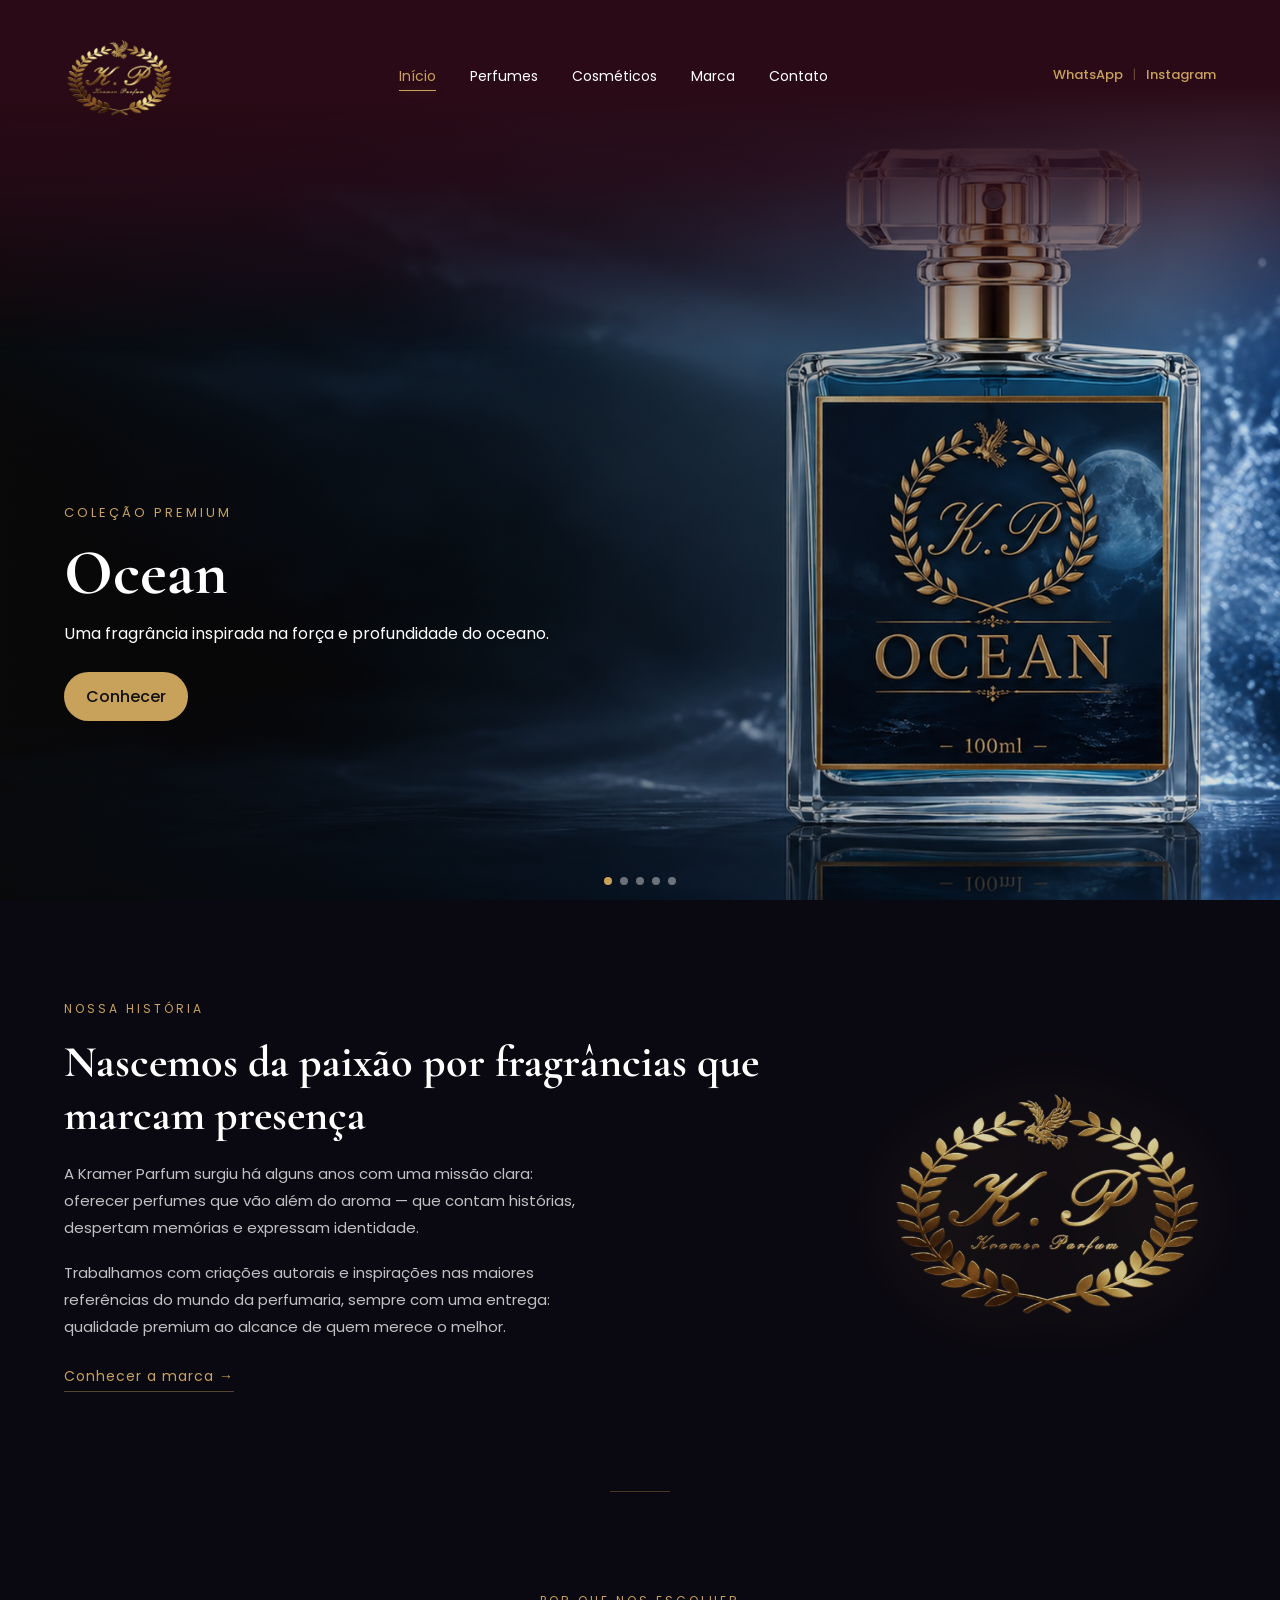
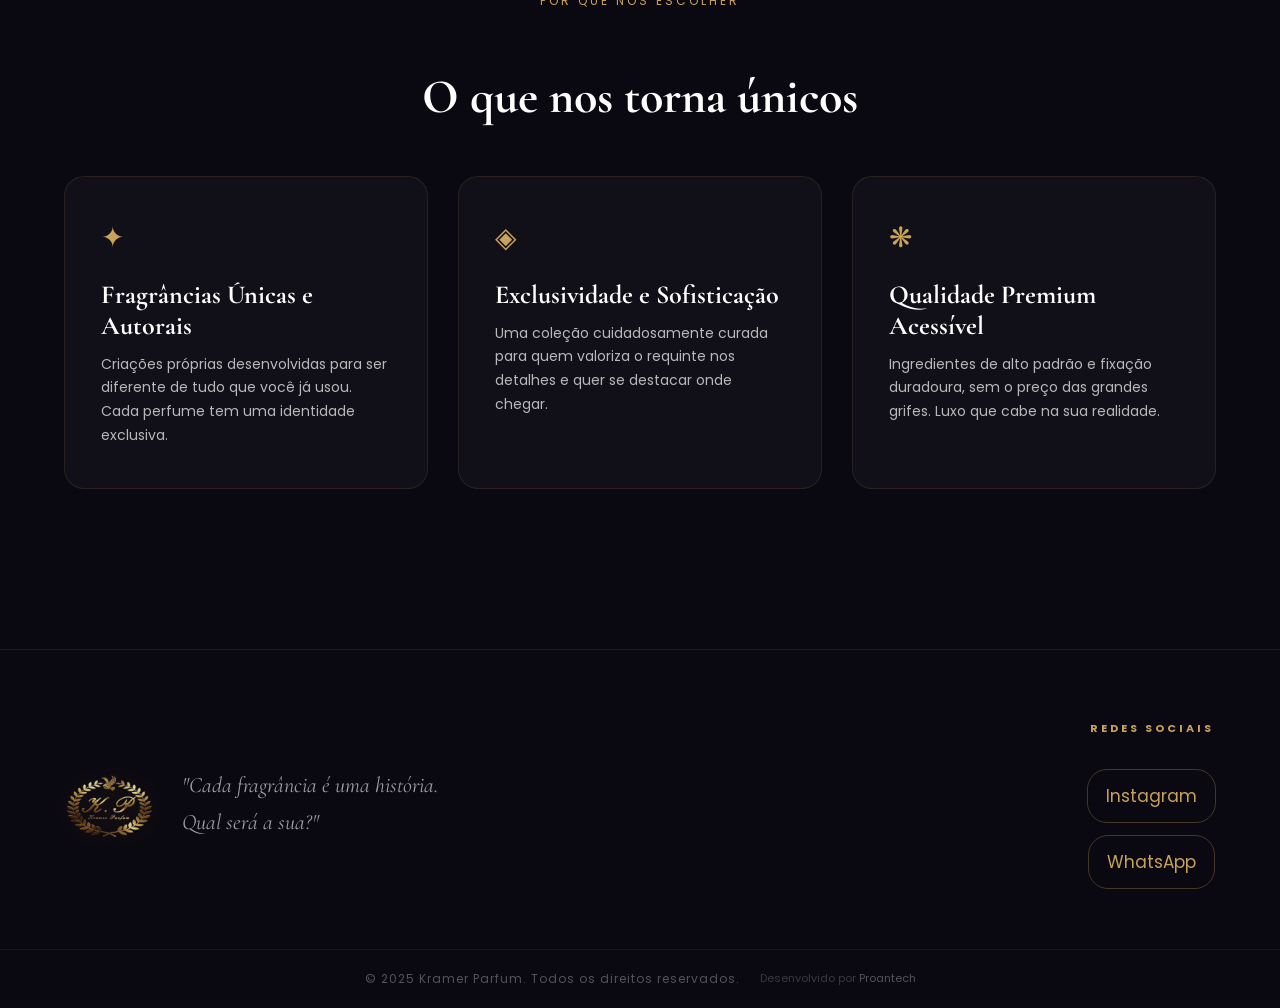
==== index.html @ f622cd4e "NEW BANNER" ====
<!DOCTYPE html>
<html lang="pt-BR">

<head>
    <meta charset="UTF-8">
    <meta name="viewport" content="width=device-width, initial-scale=1.0">
    <title>Kramer Parfum</title>
    <link rel="stylesheet" href="https://cdn.jsdelivr.net/npm/swiper@11/swiper-bundle.min.css">
    <link href="https://fonts.googleapis.com/css2?family=Poppins:wght@300;400;600&family=Cormorant+Garamond:wght@500;600&display=swap" rel="stylesheet">
    <link rel="stylesheet" href="style.css">
</head>

<body data-page="inicio">

<header class="header">
    <div class="container">
        <div class="logo">
            <img src="imagens/logo/logo.png" alt="Kramer Parfum">
        </div>
        <nav class="menu">
            <a href="index.html"      data-page="inicio">Início</a>
            <a href="perfumes.html"   data-page="perfumes">Perfumes</a>
            <a href="cosmeticos.html" data-page="cosmeticos">Cosméticos</a>
            <a href="marca.html"      data-page="marca">Marca</a>
            <a href="contato.html"    data-page="contato">Contato</a>
        </nav>
        <div class="header-social desktop-only"><a href="https://wa.me/5500000000000" target="_blank">WhatsApp</a><span class="header-social-sep">|</span><a href="https://instagram.com/kramerparfum" target="_blank">Instagram</a></div>
        <button class="hamburger" id="hamburger" onclick="toggleMenu()">
            <span></span><span></span><span></span>
        </button>
    </div>
</header>

<!-- MENU MOBILE -->
<div class="menu-mobile" id="menuMobile">
    <button class="menu-mobile-close" onclick="toggleMenu()">×</button>
    <nav class="menu-mobile-links">
        <a href="index.html"      data-page="inicio"     onclick="toggleMenu()">Início</a>
        <a href="perfumes.html"   data-page="perfumes"   onclick="toggleMenu()">Perfumes</a>
        <a href="cosmeticos.html" data-page="cosmeticos" onclick="toggleMenu()">Cosméticos</a>
        <a href="marca.html"      data-page="marca"      onclick="toggleMenu()">Marca</a>
        <a href="contato.html"    data-page="contato"    onclick="toggleMenu()">Contato</a>
    </nav>
        <div class="menu-mobile-social">
        <a href="https://wa.me/5500000000000" target="_blank" class="menu-social-btn" title="WhatsApp">
            <svg width="24" height="24" viewBox="0 0 24 24" fill="currentColor"><path d="M17.472 14.382c-.297-.149-1.758-.867-2.03-.967-.273-.099-.471-.148-.67.15-.197.297-.767.966-.94 1.164-.173.199-.347.223-.644.075-.297-.15-1.255-.463-2.39-1.475-.883-.788-1.48-1.761-1.653-2.059-.173-.297-.018-.458.13-.606.134-.133.298-.347.446-.52.149-.174.198-.298.298-.497.099-.198.05-.371-.025-.52-.075-.149-.669-1.612-.916-2.207-.242-.579-.487-.5-.669-.51-.173-.008-.371-.01-.57-.01-.198 0-.52.074-.792.372-.272.297-1.04 1.016-1.04 2.479 0 1.462 1.065 2.875 1.213 3.074.149.198 2.096 3.2 5.077 4.487.709.306 1.262.489 1.694.625.712.227 1.36.195 1.871.118.571-.085 1.758-.719 2.006-1.413.248-.694.248-1.289.173-1.413-.074-.124-.272-.198-.57-.347z"/><path d="M12 0C5.373 0 0 5.373 0 12c0 2.123.554 4.116 1.524 5.849L.057 23.487a.5.5 0 00.611.611l5.638-1.467A11.945 11.945 0 0012 24c6.627 0 12-5.373 12-12S18.627 0 12 0zm0 22c-1.885 0-3.65-.504-5.17-1.385l-.37-.217-3.835.997.997-3.835-.217-.37A9.944 9.944 0 012 12C2 6.477 6.477 2 12 2s10 4.477 10 10-4.477 10-10 10z"/></svg>
        </a>
        <a href="https://instagram.com/kramerparfum" target="_blank" class="menu-social-btn" title="Instagram">
            <svg width="24" height="24" viewBox="0 0 24 24" fill="none" stroke="currentColor" stroke-width="2" stroke-linecap="round" stroke-linejoin="round"><rect x="2" y="2" width="20" height="20" rx="5" ry="5"/><circle cx="12" cy="12" r="4"/><circle cx="17.5" cy="6.5" r="1" fill="currentColor" stroke="none"/></svg>
        </a>
    </div>
</div>
<div class="menu-mobile-overlay" id="menuOverlay" onclick="toggleMenu()"></div>

<section class="hero">
    <div class="hero-bg-gradient"></div>
    <div class="swiper heroSwiper">
        <div class="swiper-wrapper">

            <div class="swiper-slide slide slide1">
                <div class="overlay"></div>
                <div class="container content">
                    <div class="text">
                        <span>Coleção Premium</span>
                        <span class="nome-mobile">Ocean</span>
                        <h1>Ocean</h1>
                        <p>Uma fragrância inspirada na força e profundidade do oceano.</p>
                        <div class="buttons">
                            <a href="#" onclick="openShowcase(1); return false;">Conhecer</a>
                        </div>
                    </div>
                </div>
            </div>

            <div class="swiper-slide slide slide2">
                <div class="overlay"></div>
                <div class="container content">
                    <div class="text">
                        <span>Exclusividade</span>
                        <span class="nome-mobile">Máfios</span>
                        <h1>Máfios</h1>
                        <p>Poder, elegância e presença em uma fragrância intensa.</p>
                        <div class="buttons">
                            <a href="#" onclick="openShowcase(2); return false;">Conhecer</a>
                        </div>
                    </div>
                </div>
            </div>

            <div class="swiper-slide slide slide3">
                <div class="overlay"></div>
                <div class="container content">
                    <div class="text">
                        <span>Sofisticação</span>
                        <span class="nome-mobile">Zariah</span>
                        <h1>Zariah</h1>
                        <p>Essência sedutora e mistérios perigosos.</p>
                        <div class="buttons">
                            <a href="#" onclick="openShowcase(3); return false;">Conhecer</a>
                        </div>
                    </div>
                </div>
            </div>

            <div class="swiper-slide slide slide4">
                <div class="overlay"></div>
                <div class="container content">
                    <div class="text">
                        <span>Coleção Premium</span>
                        <span class="nome-mobile">Anurb'y</span>
                        <h1>Anurb'y</h1>
                        <p>Extremamente gostoso, suculento e efervescente.</p>
                        <div class="buttons">
                            <a href="#" onclick="openShowcase(4); return false;">Conhecer</a>
                        </div>
                    </div>
                </div>
            </div>

            <div class="swiper-slide slide slide5">
                <div class="overlay"></div>
                <div class="container content">
                    <div class="text">
                        <span>Lançamento</span>
                        <span class="nome-mobile">Blood &amp; Silk Noir</span>
                        <h1>Blood & Silk Noir</h1>
                        <p>Uma presença. Um desejo que deixa marcas mesmo quando você some.</p>
                        <div class="buttons">
                            <a href="#" onclick="openShowcase(5); return false;">Conhecer</a>
                        </div>
                    </div>
                </div>
            </div>

        </div>
        <div class="swiper-pagination"></div>
    </div>
</section>

<!-- NOSSA HISTÓRIA -->
<section class="historia">
    <div class="container historia-inner">
        <div class="historia-texto">
            <span class="secao-label">Nossa História</span>
            <h2>Nascemos da paixão por fragrâncias que marcam presença</h2>
            <p>A Kramer Parfum surgiu há alguns anos com uma missão clara: oferecer perfumes que vão além do aroma — que contam histórias, despertam memórias e expressam identidade.</p>
            <p>Trabalhamos com criações autorais e inspirações nas maiores referências do mundo da perfumaria, sempre com uma entrega: qualidade premium ao alcance de quem merece o melhor.</p>
            <a href="marca.html" class="btn-historia">Conhecer a marca →</a>
        </div>
        <div class="historia-imagem">
            <img src="imagens/logo/logo.png" alt="Kramer Parfum">
        </div>
    </div>
</section>

<!-- POR QUE NOS ESCOLHER -->
<section class="diferenciais">
    <div class="container">
        <span class="secao-label">Por que nos escolher</span>
        <h2 class="diferenciais-titulo">O que nos torna únicos</h2>
        <div class="diferenciais-grid">

            <div class="diferencial-card">
                <div class="diferencial-icone">✦</div>
                <h3>Fragrâncias Únicas e Autorais</h3>
                <p>Criações próprias desenvolvidas para ser diferente de tudo que você já usou. Cada perfume tem uma identidade exclusiva.</p>
            </div>

            <div class="diferencial-card">
                <div class="diferencial-icone">◈</div>
                <h3>Exclusividade e Sofisticação</h3>
                <p>Uma coleção cuidadosamente curada para quem valoriza o requinte nos detalhes e quer se destacar onde chegar.</p>
            </div>

            <div class="diferencial-card">
                <div class="diferencial-icone">❋</div>
                <h3>Qualidade Premium Acessível</h3>
                <p>Ingredientes de alto padrão e fixação duradoura, sem o preço das grandes grifes. Luxo que cabe na sua realidade.</p>
            </div>

        </div>
    </div>
</section>

<div class="showcase" id="showcase">
    <div class="showcase-overlay" onclick="closeShowcase()"></div>
    <div class="showcase-content">
        <button class="close" onclick="closeShowcase()">×</button>
        <div class="swiper showcaseSwiper">
            <div class="swiper-wrapper" id="showcaseWrapper"></div>
            <div class="swiper-pagination"></div>
        </div>
        <div class="info">
            <h2 id="productName">Produto</h2>
            <p id="productCategoria"></p>
            <p id="productDesc">Descrição</p>

            <!-- PIRÂMIDE OLFATIVA -->
            <div class="piramide">
                <div class="piramide-titulo">Pirâmide Olfativa</div>
                <div class="piramide-visual">
                    <div class="piramide-camada piramide-topo">
                        <div class="piramide-label">Topo</div>
                        <div class="piramide-notas" id="notasTopo"></div>
                    </div>
                    <div class="piramide-camada piramide-coracao">
                        <div class="piramide-label">Coração</div>
                        <div class="piramide-notas" id="notasCoracao"></div>
                    </div>
                    <div class="piramide-camada piramide-fundo">
                        <div class="piramide-label">Fundo</div>
                        <div class="piramide-notas" id="notasFundo"></div>
                    </div>
                </div>
            </div>

            <div class="showcase-buttons">
                <a id="productWhatsapp" href="#" class="btn-comprar-ja">Comprar já</a>
                <a href="perfumes.html" class="btn-perfumes">Ir para Perfumes</a>
            </div>
        </div>
    </div>
</div>

<script src="https://cdn.jsdelivr.net/npm/swiper@11/swiper-bundle.min.js"></script>
<script src="script.js"></script>
<script src="cube.js"></script>

<!-- RODAPÉ -->
<footer class="footer">
    <div class="footer-topo container">

        <!-- ESQUERDA: logo + frase -->
        <div class="footer-marca">
            <img src="imagens/logo/logo.png" alt="Kramer Parfum">
            <p class="footer-frase">"Cada fragrância é uma história.<br>Qual será a sua?"</p>
            <!-- ícones só no mobile -->
            <div class="footer-social-mobile">
                <a href="https://instagram.com/kramerparfum" target="_blank" title="Instagram">
                    <svg width="20" height="20" viewBox="0 0 24 24" fill="none" stroke="currentColor" stroke-width="2" stroke-linecap="round" stroke-linejoin="round"><rect x="2" y="2" width="20" height="20" rx="5" ry="5"/><circle cx="12" cy="12" r="4"/><circle cx="17.5" cy="6.5" r="1" fill="currentColor" stroke="none"/></svg>
                </a>
                <a href="https://wa.me/5500000000000" target="_blank" title="WhatsApp">
                    <svg width="20" height="20" viewBox="0 0 24 24" fill="currentColor"><path d="M17.472 14.382c-.297-.149-1.758-.867-2.03-.967-.273-.099-.471-.148-.67.15-.197.297-.767.966-.94 1.164-.173.199-.347.223-.644.075-.297-.15-1.255-.463-2.39-1.475-.883-.788-1.48-1.761-1.653-2.059-.173-.297-.018-.458.13-.606.134-.133.298-.347.446-.52.149-.174.198-.298.298-.497.099-.198.05-.371-.025-.52-.075-.149-.669-1.612-.916-2.207-.242-.579-.487-.5-.669-.51-.173-.008-.371-.01-.57-.01-.198 0-.52.074-.792.372-.272.297-1.04 1.016-1.04 2.479 0 1.462 1.065 2.875 1.213 3.074.149.198 2.096 3.2 5.077 4.487.709.306 1.262.489 1.694.625.712.227 1.36.195 1.871.118.571-.085 1.758-.719 2.006-1.413.248-.694.248-1.289.173-1.413-.074-.124-.272-.198-.57-.347z"/><path d="M12 0C5.373 0 0 5.373 0 12c0 2.123.554 4.116 1.524 5.849L.057 23.487a.5.5 0 00.611.611l5.638-1.467A11.945 11.945 0 0012 24c6.627 0 12-5.373 12-12S18.627 0 12 0zm0 22c-1.885 0-3.65-.504-5.17-1.385l-.37-.217-3.835.997.997-3.835-.217-.37A9.944 9.944 0 012 12C2 6.477 6.477 2 12 2s10 4.477 10 10-4.477 10-10 10z"/></svg>
                </a>
            </div>
        </div>

        <!-- CENTRO: Proantech removido do grid, vai para o rodapé base -->

        <!-- DIREITA: redes sociais -->
        <div class="footer-redes">
            <h4>Redes Sociais</h4>
            <a href="https://instagram.com/kramerparfum" target="_blank" class="footer-rede-btn">Instagram</a>
            <a href="https://wa.me/5500000000000" target="_blank" class="footer-rede-btn">WhatsApp</a>
        </div>

    </div>

    <div class="footer-base">
        <p>© 2025 Kramer Parfum. Todos os direitos reservados.</p>
        <p class="footer-dev">Desenvolvido por <a href="https://proantech.vercel.app/" target="_blank">Proantech</a></p>
    </div>
</footer>

</body>
</html>
---- style.css ----
*{
    margin:0;
    padding:0;
    box-sizing:border-box;
    font-family:'Poppins', sans-serif;
}

body{
    background:#0a0810;
    color:#fff;
}

/* =========================
HEADER
========================= */
.header{
    position:fixed;
    width:100%;
    top:0;
    left:0;
    padding:20px 0 220px 0;
    z-index:1000;
    background: linear-gradient(
        to bottom,
        rgba(42,10,22,1)   0%,
        rgba(42,10,22,1)   25%,
        rgba(42,10,22,.8)  50%,
        rgba(42,10,22,.4)  75%,
        rgba(42,10,22,.0)  100%
    );
    transition:.4s;
    pointer-events:none;
}

/* permite cliques nos filhos do header */
.header .container{
    pointer-events:all;
}

.header::after{
    display:none;
}

.header.scrolled{
    background: linear-gradient(
        to bottom,
        rgba(42,10,22,1)   0%,
        rgba(42,10,22,1)   25%,
        rgba(42,10,22,.8)  50%,
        rgba(42,10,22,.4)  75%,
        rgba(42,10,22,.0)  100%
    );
}

.container{
    width:90%;
    max-width:1200px;
    margin:auto;
    display:flex;
    justify-content:space-between;
    align-items:center;
}

.logo img{
    height:110px;
    width:auto;
    object-fit:contain;
    display:block;
}

.menu a{
    position:relative;
    margin:0 15px;
    color:#fff;
    text-decoration:none;
    font-size:14px;
    padding:5px 0;
    transition:.3s;
}

/* linha animada */
.menu a::after{
    content:"";
    position:absolute;
    left:0;
    bottom:0;
    width:0%;
    height:1px;
    background:#C8A15B;
    transition:width .3s ease;
}

/* hover efeito */
.menu a:hover{
    color:#C8A15B;
}

.menu a:hover::after{
    width:100%;
}

.menu a::after{
    box-shadow:0 0 10px rgba(200,161,91,.4);
}

.btn-whatsapp{
    background:transparent;
    border:1px solid #C8A15B;
    color:#C8A15B;
    padding:10px 18px;
    border-radius:20px;
    text-decoration:none;
    display:inline-block;
    font-weight:500;
    transition:.3s;
}

/* hover premium */
.btn-whatsapp:hover{
    background:#C8A15B;
    color:#0f172a;
    transform:translateY(-2px);
}

/* =========================
HERO
========================= */
.hero{
    height:100vh;
    position:relative;
}

.hero-bg-gradient{
    position:absolute;
    inset:0;
    z-index:1;
    pointer-events:none;
    background:
        linear-gradient(
            to bottom,
            transparent 50%,
            rgba(10,8,16,.3) 65%,
            rgba(10,8,16,.7) 80%,
            rgba(10,8,16,1)  95%,
            rgba(10,8,16,1)  100%
        ),
        linear-gradient(
            90deg,
            rgba(74,15,31,.85) 0%,
            rgba(15,23,42,.40) 50%,
            rgba(0,0,0,.85) 100%
        );
}

/* Swiper */
.swiper{
    width:100%;
    height:100%;
}

.swiper-slide{
    position:relative;
    display:flex;
    align-items:center;
}

/* BACKGROUNDS */
.slide1{
    background:url("imagens/produtos/perfumes/ocean.png") center/cover no-repeat;
}

.slide2{
    background:url("imagens/produtos/perfumes/mafios.png") center/cover no-repeat;
}

.slide3{
    background:url("imagens/produtos/perfumes/zaraia.png") center/cover no-repeat;
}

.slide4{
    background:url("imagens/produtos/perfumes/anurby.png") center/cover no-repeat;
}

.slide5{
    background:url("imagens/produtos/perfumes/bloodesilk.png") center/cover no-repeat;
}

/* OVERLAY */
.overlay{
    position:absolute;
    inset:0;
    background: linear-gradient(
        90deg,
        rgba(10,10,10,.85),
        rgba(10,10,10,.4),
        rgba(10,10,10,.1)
    );
}

/* CONTENT */
.content{
    position:relative;
    z-index:2;
    padding-top:320px;
}

.text{
    max-width:520px;
}

/* animação premium */
.text span,
.text h1,
.text p,
.buttons{
    opacity:0;
    transform:translateY(20px);
    animation:fadeUp .8s forwards;
}

.text span{ animation-delay:.2s; }
.text h1{ animation-delay:.4s; }
.text p{ animation-delay:.6s; }
.buttons{ animation-delay:.8s; }

.text span{
    color:#C8A15B;
    letter-spacing:3px;
    font-size:13px;
    text-transform:uppercase;
}

.nome-mobile{
    display:none;
}

.text h1{
    font-size:64px;
    font-family:'Cormorant Garamond', serif;
    margin:10px 0;
}

.text p{
    opacity:.8;
    line-height:1.6;
    margin-bottom:25px;
}

/* BUTTONS */
.buttons{
    display:flex;
    gap:12px;
    flex-wrap:wrap;
}

.buttons a{
    display:inline-block;
    padding:12px 22px;
    border-radius:30px;
    text-decoration:none;
    transition:.3s;
    font-weight:500;
}

.buttons a:first-child{
    background:#C8A15B;
    color:#111;
}

.buttons a:hover{
    transform:translateY(-3px);
}

/* ANIMATION */
@keyframes fadeUp{
    to{
        opacity:1;
        transform:translateY(0);
    }
}

/* PAGINATION */
.swiper-pagination-bullet{
    background:#fff;
    opacity:.4;
}

.swiper-pagination-bullet-active{
    background:#C8A15B;
    opacity:1;
}

/* =========================
SHOWCASE
========================= */
.showcase{
    position:fixed;
    inset:0;
    opacity:0;
    visibility:hidden;
    transition:.4s ease;
    z-index:9999;
}

.showcase.active{
    opacity:1;
    visibility:visible;
}

.showcase-overlay{
    position:absolute;
    inset:0;
    background:rgba(0,0,0,.6);
    backdrop-filter:blur(10px);
}

.showcase-content{
    position:relative;
    width:85%;
    height:85%;
    margin:5% auto;
    background: linear-gradient(135deg, #3a0b18 0%, #1a0a10 50%, #0a0810 100%);
    border-radius:20px;
    display:flex;
    overflow:hidden;
    box-shadow:0 20px 60px rgba(0,0,0,.6);

    transform:scale(.9);
    opacity:0;
    transition:.4s;
}

.showcase.active .showcase-content{
    transform:scale(1);
    opacity:1;
}

.showcaseSwiper{
    width:60%;
    height:100%;
}

.showcaseSwiper img{
    width:100%;
    height:100%;
    object-fit:cover;
}

.info{
    width:40%;
    padding:40px;
}

.info h2{
    font-size:40px;
    font-family:'Cormorant Garamond', serif;
}

.info p{
    margin:20px 0;
    opacity:.8;
    line-height:1.6;
}

/* botões do popup de perfume: "Comprar já" + "Ir para Perfumes" lado a lado */
.showcase-buttons{
    display:flex;
    gap:12px;
    flex-wrap:wrap;
    margin-top:24px;
}

/* "Comprar já": todo dourado, letras brancas */
.btn-comprar-ja{
    background:#C8A15B;
    border:1px solid #C8A15B;
    color:#000000;
    padding:10px 18px;
    border-radius:20px;
    text-decoration:none;
    display:inline-block;
    font-weight:500;
    transition:.3s;
}

.btn-comprar-ja:hover{
    background:#b8924f;
    transform:translateY(-2px);
}

/* Botão estilo outline dourado (borda + texto dourados) — usado no
   popup ("Ir para Perfumes") e na página de perfumes ("Ver Contratipos") */
.btn-perfumes{
    background:transparent;
    border:1px solid #C8A15B;
    color:#C8A15B;
    padding:10px 18px;
    border-radius:20px;
    text-decoration:none;
    display:inline-block;
    font-weight:500;
    transition:.3s;
}

.btn-perfumes:hover{
    background:rgba(200,161,91,.1);
    transform:translateY(-2px);
}

/* ajuste de espaçamento do botão dentro do hero de página (perfumes/contratipo) */
.btn-ver-contratipo,
.btn-ver-marca-propria{
    margin-top:14px;
}

.close{
    position:absolute;
    top:15px;
    right:20px;
    font-size:30px;
    background:none;
    border:none;
    color:#fff;
    cursor:pointer;
}

/* =========================
RESPONSIVO
========================= */
@media(max-width:768px){

.hero h1{
    font-size:42px;
}

/* HERO MOBILE: texto empilhado em cima, botão "Conhecer" embaixo.
   O h1 e o span originais (label "Coleção Premium" etc) ficam
   escondidos; o .nome-mobile (novo elemento, só existe no HTML
   além do span/h1 originais) assume o papel de título aqui.
   No desktop nada disso é aplicado — .nome-mobile fica oculto. */
.content{
    padding-top: 0;
    display:flex;
    align-items:flex-end;
    min-height:100%;
    padding-bottom: 50px;
}

.text{
    max-width:100%;
    width:100%;
}

/* esconde o h1 e o span originais (label "Coleção Premium" etc);
   o .nome-mobile assume o papel de título aqui */
.text h1,
.text > span:not(.nome-mobile){
    display:none;
}

.nome-mobile{
    display:block;
    color:#fff;
    font-family:'Cormorant Garamond', serif;
    font-size:34px;
    font-weight:600;
    letter-spacing:0;
    text-transform:none;
    margin-bottom:8px;
    text-shadow: 0 1px 8px rgba(0,0,0,.6);
}

.text p{
    max-width: 90%;
    font-size:15px;
    line-height:1.5;
    margin-bottom:20px;
    text-shadow: 0 1px 6px rgba(0,0,0,.6);
}

/* overlay mais forte embaixo no mobile, pra garantir contraste
   do texto mesmo com fundo claro/produto claro */
.hero-bg-gradient{
    background:
        linear-gradient(
            to bottom,
            transparent 35%,
            rgba(10,8,16,.55) 60%,
            rgba(10,8,16,.85) 80%,
            rgba(10,8,16,1)  100%
        );
}

.overlay{
    background: linear-gradient(
        to bottom,
        rgba(10,10,10,.15),
        rgba(10,10,10,.25) 50%,
        rgba(10,10,10,.6) 100%
    );
}

.showcase-content{
    flex-direction:column;
    width:95%;
    height:90%;
}

.showcaseSwiper{
    width:100%;
    height:45%;
    flex-shrink:0;
}

.info{
    width:100%;
    flex:1;
    padding:16px 20px 24px;
    overflow-y:auto;
}

.info h2{
    font-size:28px;
}

.showcase-buttons{
    flex-direction:column;
    gap:10px;
}

.btn-comprar-ja,
.btn-perfumes{
    display:block;
    text-align:center;
    width:100%;
    box-sizing:border-box;
}

/* botão fechar sempre visível no mobile */
.close{
    position:fixed;
    top:calc(5vh + 8px);
    left:calc(2.5% + 8px);
    right:auto;
    z-index:99999;
    background:rgba(0,0,0,.5);
    border-radius:50%;
    width:36px;
    height:36px;
    display:flex;
    align-items:center;
    justify-content:center;
    font-size:22px;
}

.slide1,
.slide2,
.slide3,
.slide4,
.slide5{
    background-blend-mode: multiply;
    background-color: rgba(0,0,0,.25);
}

}

/* =========================
CUBE TRANSITION
========================= */
#cube-transition{
    position:fixed;
    inset:0;
    z-index:99999;
    perspective:1200px;
    pointer-events:none;
}

.cube-face{
    position:absolute;
    inset:0;
    background: linear-gradient(30deg, #3a0b18 0%, #1a0f14 40%, #0b0f1a 100%);
    backface-visibility:hidden;
}

/* Face atual sai para a esquerda, próxima entra da direita */
#cube-transition.animate-left .cube-current{
    transform-origin: left center;
    animation: cubeFaceOutLeft 0.7s cubic-bezier(.77,0,.18,1) forwards;
}
#cube-transition.animate-left .cube-next{
    transform-origin: left center;
    animation: cubeFaceInLeft 0.7s cubic-bezier(.77,0,.18,1) forwards;
}

/* Face atual sai para a direita, próxima entra da esquerda */
#cube-transition.animate-right .cube-current{
    transform-origin: right center;
    animation: cubeFaceOutRight 0.7s cubic-bezier(.77,0,.18,1) forwards;
}
#cube-transition.animate-right .cube-next{
    transform-origin: right center;
    animation: cubeFaceInRight 0.7s cubic-bezier(.77,0,.18,1) forwards;
}

@keyframes cubeFaceOutLeft{
    0%   { transform: rotateY(0deg); opacity:1; }
    100% { transform: rotateY(-90deg); opacity:0; }
}
@keyframes cubeFaceInLeft{
    0%   { transform: rotateY(90deg); opacity:0; }
    100% { transform: rotateY(0deg); opacity:1; }
}
@keyframes cubeFaceOutRight{
    0%   { transform: rotateY(0deg); opacity:1; }
    100% { transform: rotateY(90deg); opacity:0; }
}
@keyframes cubeFaceInRight{
    0%   { transform: rotateY(-90deg); opacity:0; }
    100% { transform: rotateY(0deg); opacity:1; }
}

/* Link ativo no menu */
.menu a.active{
    color:#C8A15B;
}
.menu a.active::after{
    width:100%;
}

/* =========================
PÁGINAS INTERNAS
========================= */

/* Hero das páginas internas */
.page-hero{
    position:relative;
    min-height:300px;
    display:flex;
    align-items:flex-end;
    padding-top:220px;
    padding-bottom:40px;
}

.page-hero-overlay{
    position:absolute;
    inset:0;
    background: linear-gradient(
        to bottom,
        rgba(42,10,22,.95) 0%,
        rgba(26,10,18,.7)  60%,
        rgba(13,8,16,0)    100%
    );
}

.page-hero-content{
    position:relative;
    z-index:2;
    flex-direction:column;
    align-items:flex-start;
    gap:8px;
}

.page-hero-content span{
    color:#C8A15B;
    letter-spacing:3px;
    font-size:13px;
    text-transform:uppercase;
}

.page-hero-content h1{
    font-size:56px;
    font-family:'Cormorant Garamond', serif;
    margin:0;
}

.page-hero-content p{
    opacity:.7;
    font-size:15px;
    text-decoration:none;
}

/* garante que nenhum elemento dentro do page-hero-content herde sublinhado */
.page-hero-content *{
    text-decoration:none;
}

/* Grid de produtos */
.produtos-grid{
    display:grid;
    grid-template-columns: repeat(auto-fill, minmax(260px, 1fr));
    gap:30px;
    padding:60px 0 80px;
    flex-direction:column;
    align-items:unset;
    justify-content:unset;
}

/* placeholder "em breve" (ex: página de Contratipo sem produtos ainda) */
.produtos-em-breve{
    grid-column:1 / -1;
    border:1px dashed rgba(200,161,91,.3);
    border-radius:16px;
    padding:50px 30px;
    text-align:center;
    opacity:.6;
}

.produtos-em-breve p{
    font-size:15px;
}

.produto-card{
    background:rgba(255,255,255,.04);
    border:1px solid rgba(200,161,91,.15);
    border-radius:16px;
    overflow:hidden;
    transition:.3s;
    cursor:pointer;
}

.produto-card:hover{
    border-color:rgba(200,161,91,.5);
    transform:translateY(-6px);
    box-shadow:0 20px 40px rgba(0,0,0,.4);
}

.produto-card img{
    width:100%;
    height:280px;
    object-fit:cover;
}

.produto-info{
    padding:20px;
}

.produto-info span{
    color:#C8A15B;
    font-size:11px;
    letter-spacing:2px;
    text-transform:uppercase;
}

.produto-info h3{
    font-family:'Cormorant Garamond', serif;
    font-size:28px;
    margin:6px 0 8px;
}

.produto-info p{
    font-size:13px;
    opacity:.7;
    margin-bottom:16px;
    line-height:1.5;
}

/* Em breve / textos internos */
.page-content{
    padding:80px 0;
    flex-direction:column;
    align-items:flex-start;
    justify-content:flex-start;
}

.em-breve{
    text-align:center;
    width:100%;
    padding:80px 20px;
}

.em-breve h2{
    font-family:'Cormorant Garamond', serif;
    font-size:48px;
    color:#C8A15B;
    margin-bottom:16px;
}

.em-breve p{
    opacity:.7;
    margin-bottom:30px;
    font-size:15px;
}

.marca-texto h2{
    font-family:'Cormorant Garamond', serif;
    font-size:40px;
    color:#C8A15B;
    margin-bottom:20px;
}

.marca-texto p{
    opacity:.75;
    line-height:1.8;
    font-size:15px;
    max-width:700px;
    margin-bottom:16px;
}

.contato-box{
    display:flex;
    gap:40px;
    flex-wrap:wrap;
}

.contato-item{
    flex:1;
    min-width:240px;
    background:rgba(255,255,255,.04);
    border:1px solid rgba(200,161,91,.15);
    border-radius:16px;
    padding:40px;
}

.contato-item h3{
    font-family:'Cormorant Garamond', serif;
    font-size:32px;
    color:#C8A15B;
    margin-bottom:12px;
}

.contato-item p{
    opacity:.7;
    margin-bottom:24px;
    line-height:1.6;
}

/* =========================
DETALHE DO PRODUTO
========================= */
.detalhe-wrap{
    display:flex;
    min-height:100vh;
    padding-top:160px;
}

.detalhe-img{
    position:fixed;
    top:0;
    left:0;
    width:40%;
    height:100vh;
    background-size:cover;
    background-position:center;
    z-index:0;
}

.detalhe-img-overlay{
    position:absolute;
    inset:0;
    background: linear-gradient(
        to right,
        rgba(10,5,15,.1)  0%,
        rgba(15,10,20,.5) 60%,
        rgba(15,10,20,1)  100%
    );
}

.btn-voltar{
    position:fixed;
    top:150px;
    left:70px;
    color:#C8A15B;
    text-decoration:none;
    font-size:14px;
    letter-spacing:1px;
    transition:.3s;
    z-index:2000;
    background:rgba(10,5,15,.5);
    padding:8px 16px;
    border-radius:20px;
    border:1px solid rgba(200,161,91,.3);
    backdrop-filter:blur(6px);
}

.btn-voltar:hover{
    opacity:.7;
}

.detalhe-info{
    margin-left:40%;
    width:60%;
    padding:60px 60px 80px 60px;
    min-height:100vh;
    display:flex;
    flex-direction:column;
    justify-content:center;
    gap:20px;
    background: linear-gradient(
        to bottom,
        #0f0a14 0%,
        #0f0a14 100%
    );
}

.detalhe-categoria{
    color:#C8A15B;
    font-size:12px;
    letter-spacing:3px;
    text-transform:uppercase;
}

.detalhe-nome{
    font-family:'Cormorant Garamond', serif;
    font-size:64px;
    line-height:1.1;
    margin:0;
}

.detalhe-desc{
    opacity:.75;
    line-height:1.8;
    font-size:15px;
    max-width:480px;
}

/* Notas olfativas */
.notas-wrap h3,
.sugestao-wrap h3{
    font-family:'Cormorant Garamond', serif;
    font-size:22px;
    color:#C8A15B;
    margin-bottom:14px;
    letter-spacing:1px;
}

.notas-grid{
    display:flex;
    gap:16px;
    flex-wrap:wrap;
}

.nota-item{
    flex:1;
    min-width:130px;
    background:rgba(200,161,91,.07);
    border:1px solid rgba(200,161,91,.2);
    border-radius:12px;
    padding:16px 18px;
}

.nota-label{
    display:block;
    color:#C8A15B;
    font-size:11px;
    letter-spacing:2px;
    text-transform:uppercase;
    margin-bottom:6px;
}

.nota-item p{
    font-size:13px;
    opacity:.8;
    line-height:1.5;
    margin:0;
}

/* Sugestão de uso */
.sugestao-wrap p{
    font-size:14px;
    opacity:.75;
    line-height:1.7;
    max-width:480px;
}

/* Compra */
.detalhe-compra{
    display:flex;
    align-items:center;
    gap:24px;
    margin-top:8px;
    flex-wrap:wrap;
}

.detalhe-preco{
    font-family:'Cormorant Garamond', serif;
    font-size:40px;
    color:#C8A15B;
    font-weight:600;
}

.btn-comprar{
    display:inline-block;
    background:#C8A15B;
    color:#111;
    padding:14px 28px;
    border-radius:30px;
    text-decoration:none;
    font-weight:600;
    font-size:14px;
    transition:.3s;
    white-space:nowrap;
}

.btn-comprar:hover{
    transform:translateY(-3px);
    box-shadow:0 10px 30px rgba(200,161,91,.35);
}

/* Preço nos cards */
.produto-preco{
    color:#C8A15B;
    font-family:'Cormorant Garamond', serif;
    font-size:22px;
    margin-top:8px;
    font-weight:600;
}

/* card como link */
.produto-card{
    text-decoration:none;
    color:inherit;
    display:block;
}

/* Responsivo detalhe */
@media(max-width:768px){
    .detalhe-wrap{
        flex-direction:column;
        padding-top:0;
    }

    .detalhe-img{
        position:relative;
        width:100%;
        height:50vh;
    }

    .detalhe-info{
        margin-left:0;
        width:100%;
        padding:40px 24px 60px;
    }

    .detalhe-nome{
        font-size:42px;
    }

    .btn-voltar{
        top:130px;
        left:20px;
    }
}

/* =========================
NOSSA HISTÓRIA
========================= */
.historia{
    padding:100px 0;
    position:relative;
    background:rgba(10,8,16,1);
}

.historia-inner{
    display:flex;
    align-items:center;
    gap:80px;
    flex-direction:row;
}

.historia-texto{
    flex:1;
    display:flex;
    flex-direction:column;
    gap:18px;
}

.secao-label{
    color:#C8A15B;
    font-size:12px;
    letter-spacing:3px;
    text-transform:uppercase;
}

.historia-texto h2{
    font-family:'Cormorant Garamond', serif;
    font-size:44px;
    line-height:1.2;
    margin:0;
}

.historia-texto p{
    opacity:.75;
    line-height:1.8;
    font-size:15px;
    max-width:520px;
}

.btn-historia{
    display:inline-block;
    color:#C8A15B;
    text-decoration:none;
    font-size:14px;
    letter-spacing:1px;
    border-bottom:1px solid rgba(200,161,91,.4);
    padding-bottom:4px;
    width:fit-content;
    transition:.3s;
    margin-top:8px;
}

.btn-historia:hover{
    opacity:.7;
}

.historia-imagem{
    flex:0 0 340px;
    display:flex;
    align-items:center;
    justify-content:center;
}

.historia-imagem img{
    width:100%;
    max-width:320px;
    opacity:.85;
    filter:drop-shadow(0 0 40px rgba(200,161,91,.2));
}

/* divisor sutil entre seções */
.historia::after{
    content:"";
    display:block;
    width:60px;
    height:1px;
    background:rgba(200,161,91,.3);
    margin:0 auto;
    position:absolute;
    bottom:0;
    left:50%;
    transform:translateX(-50%);
}

/* =========================
DIFERENCIAIS
========================= */
.diferenciais{
    padding:100px 0 120px;
    text-align:center;
}

.diferenciais .container{
    flex-direction:column;
    gap:50px;
}

.diferenciais-titulo{
    font-family:'Cormorant Garamond', serif;
    font-size:48px;
    margin:8px 0 0;
}

.diferenciais-grid{
    display:grid;
    grid-template-columns:repeat(auto-fit, minmax(260px, 1fr));
    gap:30px;
    width:100%;
    text-align:left;
}

.diferencial-card{
    background:rgba(255,255,255,.03);
    border:1px solid rgba(200,161,91,.12);
    border-radius:20px;
    padding:40px 36px;
    transition:.3s;
}

.diferencial-card:hover{
    border-color:rgba(200,161,91,.4);
    background:rgba(200,161,91,.05);
    transform:translateY(-4px);
}

.diferencial-icone{
    font-size:28px;
    color:#C8A15B;
    margin-bottom:20px;
}

.diferencial-card h3{
    font-family:'Cormorant Garamond', serif;
    font-size:26px;
    margin-bottom:12px;
}

.diferencial-card p{
    opacity:.7;
    line-height:1.7;
    font-size:14px;
}

/* Responsivo */
@media(max-width:768px){
    .historia-inner{
        flex-direction:column;
        gap:40px;
    }
    .historia-imagem{
        flex:unset;
        width:100%;
    }
    .historia-texto h2{
        font-size:32px;
    }
    .diferenciais-titulo{
        font-size:36px;
    }
}

/* =========================
RODAPÉ
========================= */
.footer{
    border-top:1px solid rgba(200,161,91,.12);
    margin-top:40px;
}

.footer-topo{
    display:grid;
    grid-template-columns: 1fr 1fr;
    gap:50px;
    padding:70px 0 60px;
    align-items:center;
}

.footer-marca{
    display:flex;
    flex-direction:row;
    align-items:center;
    gap:28px;
}

.footer-marca img{
    height:90px;
    width:auto;
    flex-shrink:0;
    opacity:.9;
    filter:drop-shadow(0 0 20px rgba(200,161,91,.15));
}

.footer-frase{
    font-family:'Cormorant Garamond', serif;
    font-size:22px;
    color:rgba(255,255,255,.6);
    line-height:1.7;
    font-style:italic;
}

/* Proantech */
.footer-proantech{
    display:flex;
    flex-direction:column;
    align-items:center;
    gap:8px;
    text-align:center;
    padding:30px 20px;
    border:1px solid rgba(200,161,91,.12);
    border-radius:16px;
}

.footer-proantech-label{
    font-size:11px;
    letter-spacing:2px;
    text-transform:uppercase;
    color:rgba(255,255,255,.4);
}

.footer-proantech-nome{
    color:#C8A15B;
    text-decoration:none;
    font-family:'Cormorant Garamond', serif;
    font-size:20px;
    letter-spacing:1px;
    transition:.3s;
}

.footer-proantech-nome:hover{
    opacity:.7;
}

.footer-links h4,
.footer-contato h4,
.footer-redes h4{
    color:#C8A15B;
    font-size:11px;
    letter-spacing:3px;
    text-transform:uppercase;
    margin-bottom:20px;
}

.footer-links{
    display:flex;
    flex-direction:column;
    gap:10px;
}

.footer-links a{
    color:rgba(255,255,255,.6);
    text-decoration:none;
    font-size:14px;
    transition:.3s;
}

.footer-links a:hover{
    color:#C8A15B;
}

.footer-contato{
    display:flex;
    flex-direction:column;
    gap:14px;
}

.footer-contato-item{
    display:flex;
    align-items:center;
    gap:10px;
    color:rgba(255,255,255,.6);
    text-decoration:none;
    font-size:14px;
    transition:.3s;
}

.footer-contato-item:hover{
    color:#C8A15B;
}

.footer-redes{
    display:flex;
    flex-direction:column;
    gap:12px;
    align-self:start;
    align-items:center;
    margin-left:auto;
}

.footer-rede-btn{
    display:inline-block;
    border:1px solid rgba(200,161,91,.3);
    color:#C8A15B;
    text-decoration:none;
    padding:13px 18px;
    border-radius:20px;
    font-size:17px;
    text-align:center;
    transition:.3s;
}

.footer-rede-btn:hover{
    background:#C8A15B;
    color:#111;
}

.footer-base{
    border-top:1px solid rgba(255,255,255,.06);
    padding:20px 0;
    text-align:center;
    display:flex;
    justify-content:center;
    align-items:center;
    gap:20px;
    flex-wrap:wrap;
}

.footer-base p{
    font-size:12px;
    color:rgba(255,255,255,.3);
    letter-spacing:1px;
}

.footer-dev{
    font-size:11px !important;
    color:rgba(255,255,255,.2) !important;
    letter-spacing:0 !important;
}

.footer-dev a{
    color:rgba(255,255,255,.3);
    text-decoration:none;
    transition:.3s;
}

.footer-dev a:hover{
    color:rgba(200,161,91,.5);
}

@media(max-width:768px){
    .footer-topo{
        grid-template-columns:1fr 1fr;
        gap:40px;
    }
    .footer-marca{
        grid-column:1 / -1;
    }
}

/* =========================
MENU MOBILE
========================= */

/* Esconde hamburguer no desktop */
.hamburger{
    display:none;
    flex-direction:column;
    gap:5px;
    background:none;
    border:none;
    cursor:pointer;
    padding:6px;
    z-index:1100;
}

.hamburger span{
    display:block;
    width:24px;
    height:2px;
    background:#C8A15B;
    border-radius:2px;
    transition:.3s;
    transform-origin:center;
}

/* animação X quando aberto */
.hamburger.open span:nth-child(1){ transform:translateY(7px) rotate(45deg); }
.hamburger.open span:nth-child(2){ opacity:0; }
.hamburger.open span:nth-child(3){ transform:translateY(-7px) rotate(-45deg); }

/* Overlay escuro */
.menu-mobile-overlay{
    display:none;
    position:fixed;
    inset:0;
    background:rgba(0,0,0,.6);
    z-index:1199;
    backdrop-filter:blur(4px);
}
.menu-mobile-overlay.open{ display:block; }

/* Painel do menu mobile */
.menu-mobile{
    position:fixed;
    top:0;
    right:-100%;
    width:75%;
    max-width:300px;
    height:100%;
    background: linear-gradient(160deg, #3a0b18 0%, #1a0f14 50%, #0a0810 100%);
    z-index:1200;
    display:flex;
    flex-direction:column;
    padding:60px 36px 40px;
    gap:40px;
    transition:right .35s cubic-bezier(.77,0,.18,1);
    box-shadow:-8px 0 40px rgba(0,0,0,.5);
}

.menu-mobile.open{ right:0; }

.menu-mobile-close{
    position:absolute;
    top:20px;
    right:24px;
    background:none;
    border:none;
    color:#C8A15B;
    font-size:28px;
    cursor:pointer;
    line-height:1;
}

.menu-mobile-links{
    display:flex;
    flex-direction:column;
    gap:24px;
}

.menu-mobile-links a{
    color:#fff;
    text-decoration:none;
    font-size:20px;
    font-family:'Cormorant Garamond', serif;
    letter-spacing:1px;
    transition:.3s;
    border-bottom:1px solid rgba(200,161,91,.1);
    padding-bottom:16px;
}

.menu-mobile-links a:hover,
.menu-mobile-links a.active{
    color:#C8A15B;
}

@media(max-width:768px){
    .hamburger{ display:flex; }
    .menu.desktop-only-nav{ display:none; }
    .btn-whatsapp.desktop-only{ display:none; }

    /* esconde o menu desktop */
    .header .menu{
        display:none;
    }

    /* logo menor no mobile, pra não disputar espaço com
       outros elementos fixos no topo (ex: btn-voltar) */
    .logo img{
        height:70px;
    }
}

/* =========================
RODAPÉ MOBILE
========================= */
@media(max-width:768px){

    .footer-topo{
        grid-template-columns:1fr;
        gap:0;
        padding:50px 0 30px;
        text-align:center;
        align-items:center;
    }

    /* esconde links, contato e redes no mobile */
    .footer-links,
    .footer-contato,
    .footer-redes{
        display:none;
    }

    /* centraliza logo e frase */
    .footer-marca{
        grid-column:unset;
        display:flex;
        flex-direction:column;
        align-items:center;
        gap:16px;
    }

    .footer-marca img{
        height:80px;
        margin-bottom:0;
    }

    .footer-frase{
        font-size:15px;
        text-align:center;
        max-width:260px;
    }

    /* ícones das redes sociais */
    .footer-social-mobile{
        display:flex;
        justify-content:center;
        gap:20px;
        margin-top:24px;
    }

    .footer-social-mobile a{
        display:flex;
        align-items:center;
        justify-content:center;
        width:48px;
        height:48px;
        border-radius:50%;
        border:1px solid rgba(200,161,91,.35);
        color:#C8A15B;
        text-decoration:none;
        font-size:20px;
        transition:.3s;
    }

    .footer-social-mobile a:hover{
        background:#C8A15B;
        color:#111;
    }

    .footer-base{
        padding:16px 0;
    }
}

/* esconde ícones mobile no desktop */
.footer-social-mobile{
    display:none;
}

/* =========================
SLIDES MOBILE - CENTRALIZAR PERFUMES
========================= */
@media(max-width:768px){
    .slide1{ background:url("imagens/produtos/perfumes/ocean-mobile.png") center/cover no-repeat; }
    .slide2{ background:url("imagens/produtos/perfumes/mafios-mobile.png") center/cover no-repeat; }
    .slide3{ background:url("imagens/produtos/perfumes/zaraia-mobile.png") center/cover no-repeat; }
    .slide4{ background:url("imagens/produtos/perfumes/anurby-mobile.png") center/cover no-repeat; }
    .slide5{ background:url("imagens/produtos/perfumes/bloodesilk-mobile.png") center/cover no-repeat; }
}

/* =========================
BOTÕES CONTRATIPO / MARCA PRÓPRIA - MOBILE
========================= */
@media(max-width:768px){
    .btn-ver-contratipo,
    .btn-ver-marca-propria{
        font-size:12px;
        padding:8px 14px;
        margin-top:8px;
        display:inline-block;
        width:auto;
    }
}
/* =========================
PIRÂMIDE OLFATIVA - SHOWCASE
========================= */
.piramide{
    margin:14px 0 10px;
}

.piramide-titulo{
    font-size:11px;
    letter-spacing:3px;
    text-transform:uppercase;
    color:#C8A15B;
    margin-bottom:10px;
}

.piramide-visual{
    display:flex;
    flex-direction:column;
    gap:6px;
}

.piramide-camada{
    display:flex;
    align-items:center;
    gap:10px;
    border-radius:8px;
    padding:8px 14px;
}

.piramide-topo{
    background:rgba(200,161,91,.18);
    border-left:3px solid #C8A15B;
    width:60%;
}

.piramide-coracao{
    background:rgba(200,161,91,.11);
    border-left:3px solid rgba(200,161,91,.6);
    width:80%;
}

.piramide-fundo{
    background:rgba(200,161,91,.06);
    border-left:3px solid rgba(200,161,91,.3);
    width:100%;
}

.piramide-label{
    font-size:10px;
    letter-spacing:2px;
    text-transform:uppercase;
    color:#C8A15B;
    white-space:nowrap;
    min-width:52px;
}

.piramide-notas{
    font-size:12px;
    opacity:.8;
    line-height:1.4;
}

/* Mobile */
@media(max-width:768px){
    .piramide-topo,
    .piramide-coracao,
    .piramide-fundo{
        width:100%;
    }
    .piramide-notas{
        font-size:11px;
    }
}

/* botão Ver Contratipos fora do hero */
.perfumes-actions{
    display:flex;
    gap:12px;
    flex-wrap:wrap;
    padding:28px 0 0;
}

/* =========================
HEADER SOCIAL - WhatsApp | Instagram
========================= */
.header-social{
    display:flex;
    align-items:center;
    gap:10px;
}

.header-social a{
    color:#C8A15B;
    text-decoration:none;
    font-size:13px;
    font-weight:500;
    transition:.3s;
    background:none;
    border:none;
    padding:0;
}

.header-social a:hover{
    opacity:.7;
}

.header-social-sep{
    color:rgba(200,161,91,.4);
    font-size:13px;
}

@media(max-width:768px){
    .header-social{
        display:none;
    }
}

/* =========================
MENU MOBILE - ÍCONES SOCIAIS
========================= */
.menu-mobile-social{
    display:flex;
    gap:16px;
    justify-content:center;
    margin-top:auto;
    padding-top:20px;
    border-top:1px solid rgba(200,161,91,.15);
}

.menu-social-btn{
    display:flex;
    align-items:center;
    justify-content:center;
    width:48px;
    height:48px;
    border-radius:50%;
    border:1px solid rgba(200,161,91,.3);
    color:#C8A15B;
    text-decoration:none;
    transition:.3s;
}

.menu-social-btn:hover{
    background:#C8A15B;
    color:#111;
}
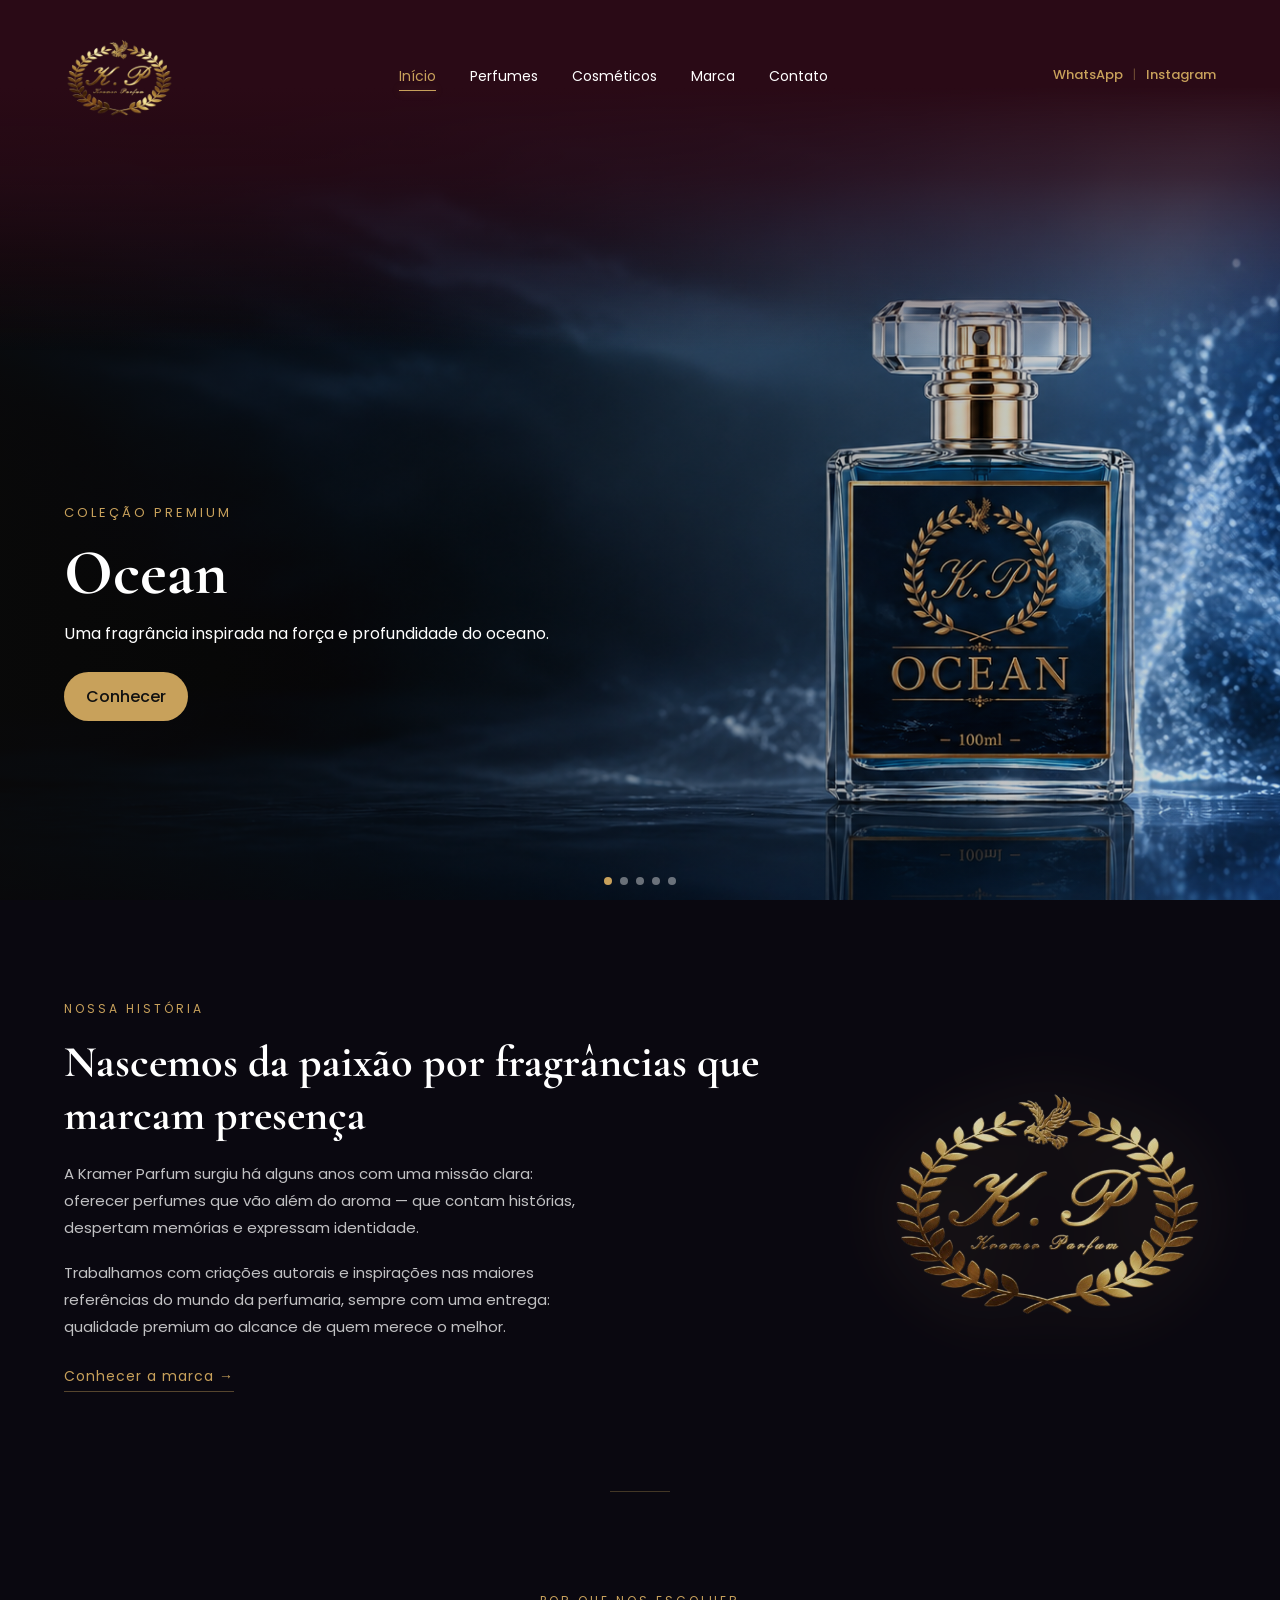
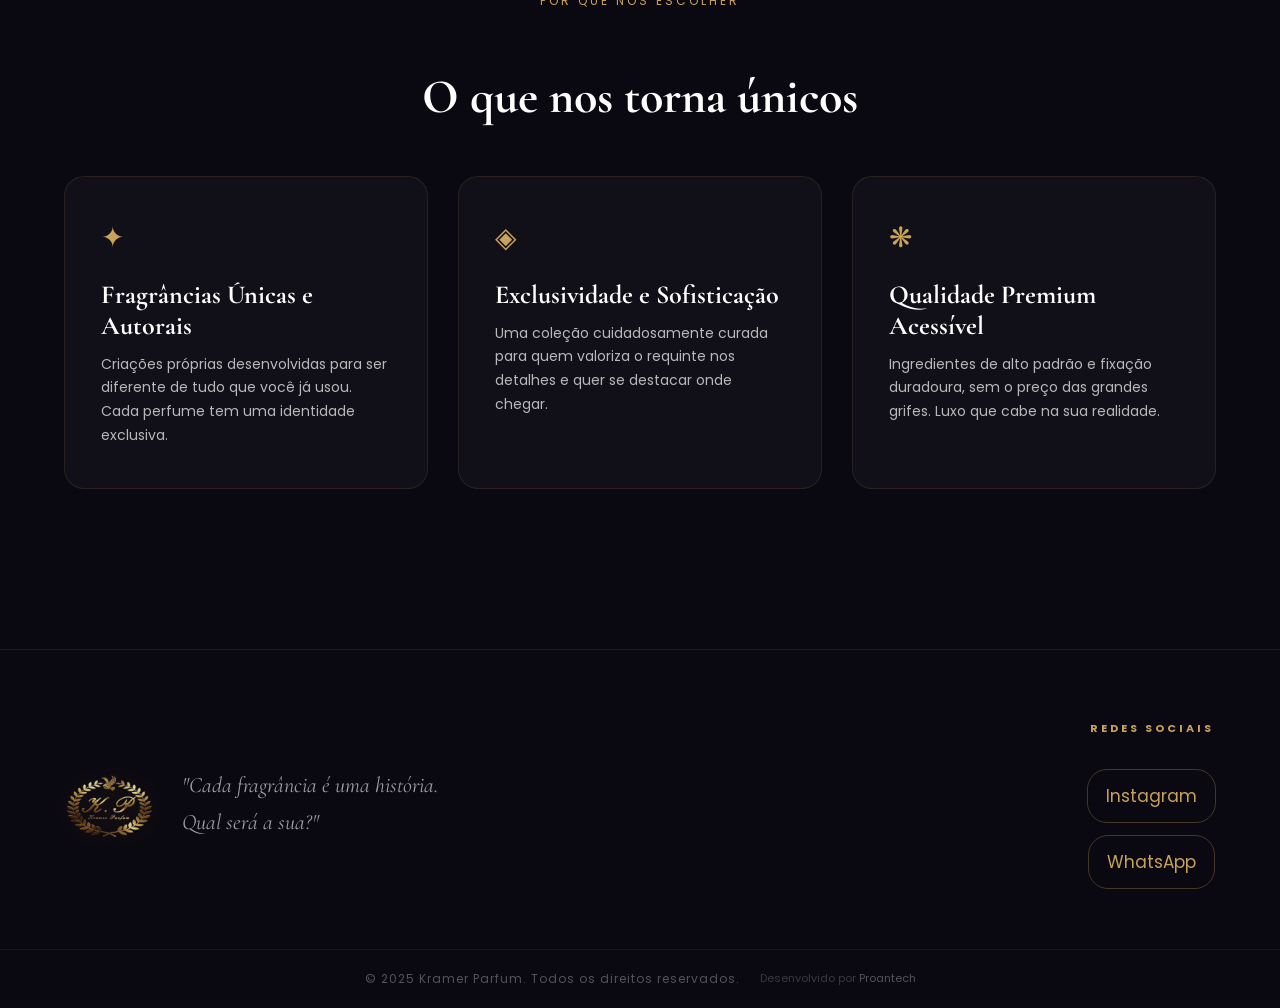
==== commit 40b2569b: "add preço" ====
--- a/index.html
+++ b/index.html
@@ -7,7 +7,8 @@
     <title>Kramer Parfum</title>
     <link rel="stylesheet" href="https://cdn.jsdelivr.net/npm/swiper@11/swiper-bundle.min.css">
     <link href="https://fonts.googleapis.com/css2?family=Poppins:wght@300;400;600&family=Cormorant+Garamond:wght@500;600&display=swap" rel="stylesheet">
-    <link rel="stylesheet" href="style.css">
+    <link rel="stylesheet" href="style.css?v=1.1">
+    <link rel="icon" type="image/x-icon" href="imagens/logo/fivicon.ico">
 </head>
 
 <body data-page="inicio">
@@ -24,7 +25,7 @@
             <a href="marca.html"      data-page="marca">Marca</a>
             <a href="contato.html"    data-page="contato">Contato</a>
         </nav>
-        <div class="header-social desktop-only"><a href="https://wa.me/5500000000000" target="_blank">WhatsApp</a><span class="header-social-sep">|</span><a href="https://instagram.com/kramerparfum" target="_blank">Instagram</a></div>
+        <div class="header-social desktop-only"><a href="https://wa.me/5515991386342" target="_blank">WhatsApp</a><span class="header-social-sep">|</span><a href="https://instagram.com/kramerparfum" target="_blank">Instagram</a></div>
         <button class="hamburger" id="hamburger" onclick="toggleMenu()">
             <span></span><span></span><span></span>
         </button>
@@ -42,7 +43,7 @@
         <a href="contato.html"    data-page="contato"    onclick="toggleMenu()">Contato</a>
     </nav>
         <div class="menu-mobile-social">
-        <a href="https://wa.me/5500000000000" target="_blank" class="menu-social-btn" title="WhatsApp">
+        <a href="https://wa.me/5515991386342" target="_blank" class="menu-social-btn" title="WhatsApp">
             <svg width="24" height="24" viewBox="0 0 24 24" fill="currentColor"><path d="M17.472 14.382c-.297-.149-1.758-.867-2.03-.967-.273-.099-.471-.148-.67.15-.197.297-.767.966-.94 1.164-.173.199-.347.223-.644.075-.297-.15-1.255-.463-2.39-1.475-.883-.788-1.48-1.761-1.653-2.059-.173-.297-.018-.458.13-.606.134-.133.298-.347.446-.52.149-.174.198-.298.298-.497.099-.198.05-.371-.025-.52-.075-.149-.669-1.612-.916-2.207-.242-.579-.487-.5-.669-.51-.173-.008-.371-.01-.57-.01-.198 0-.52.074-.792.372-.272.297-1.04 1.016-1.04 2.479 0 1.462 1.065 2.875 1.213 3.074.149.198 2.096 3.2 5.077 4.487.709.306 1.262.489 1.694.625.712.227 1.36.195 1.871.118.571-.085 1.758-.719 2.006-1.413.248-.694.248-1.289.173-1.413-.074-.124-.272-.198-.57-.347z"/><path d="M12 0C5.373 0 0 5.373 0 12c0 2.123.554 4.116 1.524 5.849L.057 23.487a.5.5 0 00.611.611l5.638-1.467A11.945 11.945 0 0012 24c6.627 0 12-5.373 12-12S18.627 0 12 0zm0 22c-1.885 0-3.65-.504-5.17-1.385l-.37-.217-3.835.997.997-3.835-.217-.37A9.944 9.944 0 012 12C2 6.477 6.477 2 12 2s10 4.477 10 10-4.477 10-10 10z"/></svg>
         </a>
         <a href="https://instagram.com/kramerparfum" target="_blank" class="menu-social-btn" title="Instagram">
@@ -223,8 +224,8 @@
 </div>
 
 <script src="https://cdn.jsdelivr.net/npm/swiper@11/swiper-bundle.min.js"></script>
-<script src="script.js"></script>
-<script src="cube.js"></script>
+<script src="script.js?v=1.1"></script>
+<script src="cube.js?v=1.1"></script>
 
 <!-- RODAPÉ -->
 <footer class="footer">
@@ -239,7 +240,7 @@
                 <a href="https://instagram.com/kramerparfum" target="_blank" title="Instagram">
                     <svg width="20" height="20" viewBox="0 0 24 24" fill="none" stroke="currentColor" stroke-width="2" stroke-linecap="round" stroke-linejoin="round"><rect x="2" y="2" width="20" height="20" rx="5" ry="5"/><circle cx="12" cy="12" r="4"/><circle cx="17.5" cy="6.5" r="1" fill="currentColor" stroke="none"/></svg>
                 </a>
-                <a href="https://wa.me/5500000000000" target="_blank" title="WhatsApp">
+                <a href="https://wa.me/5515991386342" target="_blank" title="WhatsApp">
                     <svg width="20" height="20" viewBox="0 0 24 24" fill="currentColor"><path d="M17.472 14.382c-.297-.149-1.758-.867-2.03-.967-.273-.099-.471-.148-.67.15-.197.297-.767.966-.94 1.164-.173.199-.347.223-.644.075-.297-.15-1.255-.463-2.39-1.475-.883-.788-1.48-1.761-1.653-2.059-.173-.297-.018-.458.13-.606.134-.133.298-.347.446-.52.149-.174.198-.298.298-.497.099-.198.05-.371-.025-.52-.075-.149-.669-1.612-.916-2.207-.242-.579-.487-.5-.669-.51-.173-.008-.371-.01-.57-.01-.198 0-.52.074-.792.372-.272.297-1.04 1.016-1.04 2.479 0 1.462 1.065 2.875 1.213 3.074.149.198 2.096 3.2 5.077 4.487.709.306 1.262.489 1.694.625.712.227 1.36.195 1.871.118.571-.085 1.758-.719 2.006-1.413.248-.694.248-1.289.173-1.413-.074-.124-.272-.198-.57-.347z"/><path d="M12 0C5.373 0 0 5.373 0 12c0 2.123.554 4.116 1.524 5.849L.057 23.487a.5.5 0 00.611.611l5.638-1.467A11.945 11.945 0 0012 24c6.627 0 12-5.373 12-12S18.627 0 12 0zm0 22c-1.885 0-3.65-.504-5.17-1.385l-.37-.217-3.835.997.997-3.835-.217-.37A9.944 9.944 0 012 12C2 6.477 6.477 2 12 2s10 4.477 10 10-4.477 10-10 10z"/></svg>
                 </a>
             </div>
@@ -251,7 +252,7 @@
         <div class="footer-redes">
             <h4>Redes Sociais</h4>
             <a href="https://instagram.com/kramerparfum" target="_blank" class="footer-rede-btn">Instagram</a>
-            <a href="https://wa.me/5500000000000" target="_blank" class="footer-rede-btn">WhatsApp</a>
+            <a href="https://wa.me/5515991386342" target="_blank" class="footer-rede-btn">WhatsApp</a>
         </div>
 
     </div>
--- a/style.css
+++ b/style.css
@@ -349,6 +349,9 @@
 .info{
     width:40%;
     padding:40px;
+    overflow-y:auto;
+    display:flex;
+    flex-direction:column;
 }
 
 .info h2{
@@ -367,7 +370,8 @@
     display:flex;
     gap:12px;
     flex-wrap:wrap;
-    margin-top:24px;
+    margin-top:auto;
+    padding-top:24px;
 }
 
 /* "Comprar já": todo dourado, letras brancas */
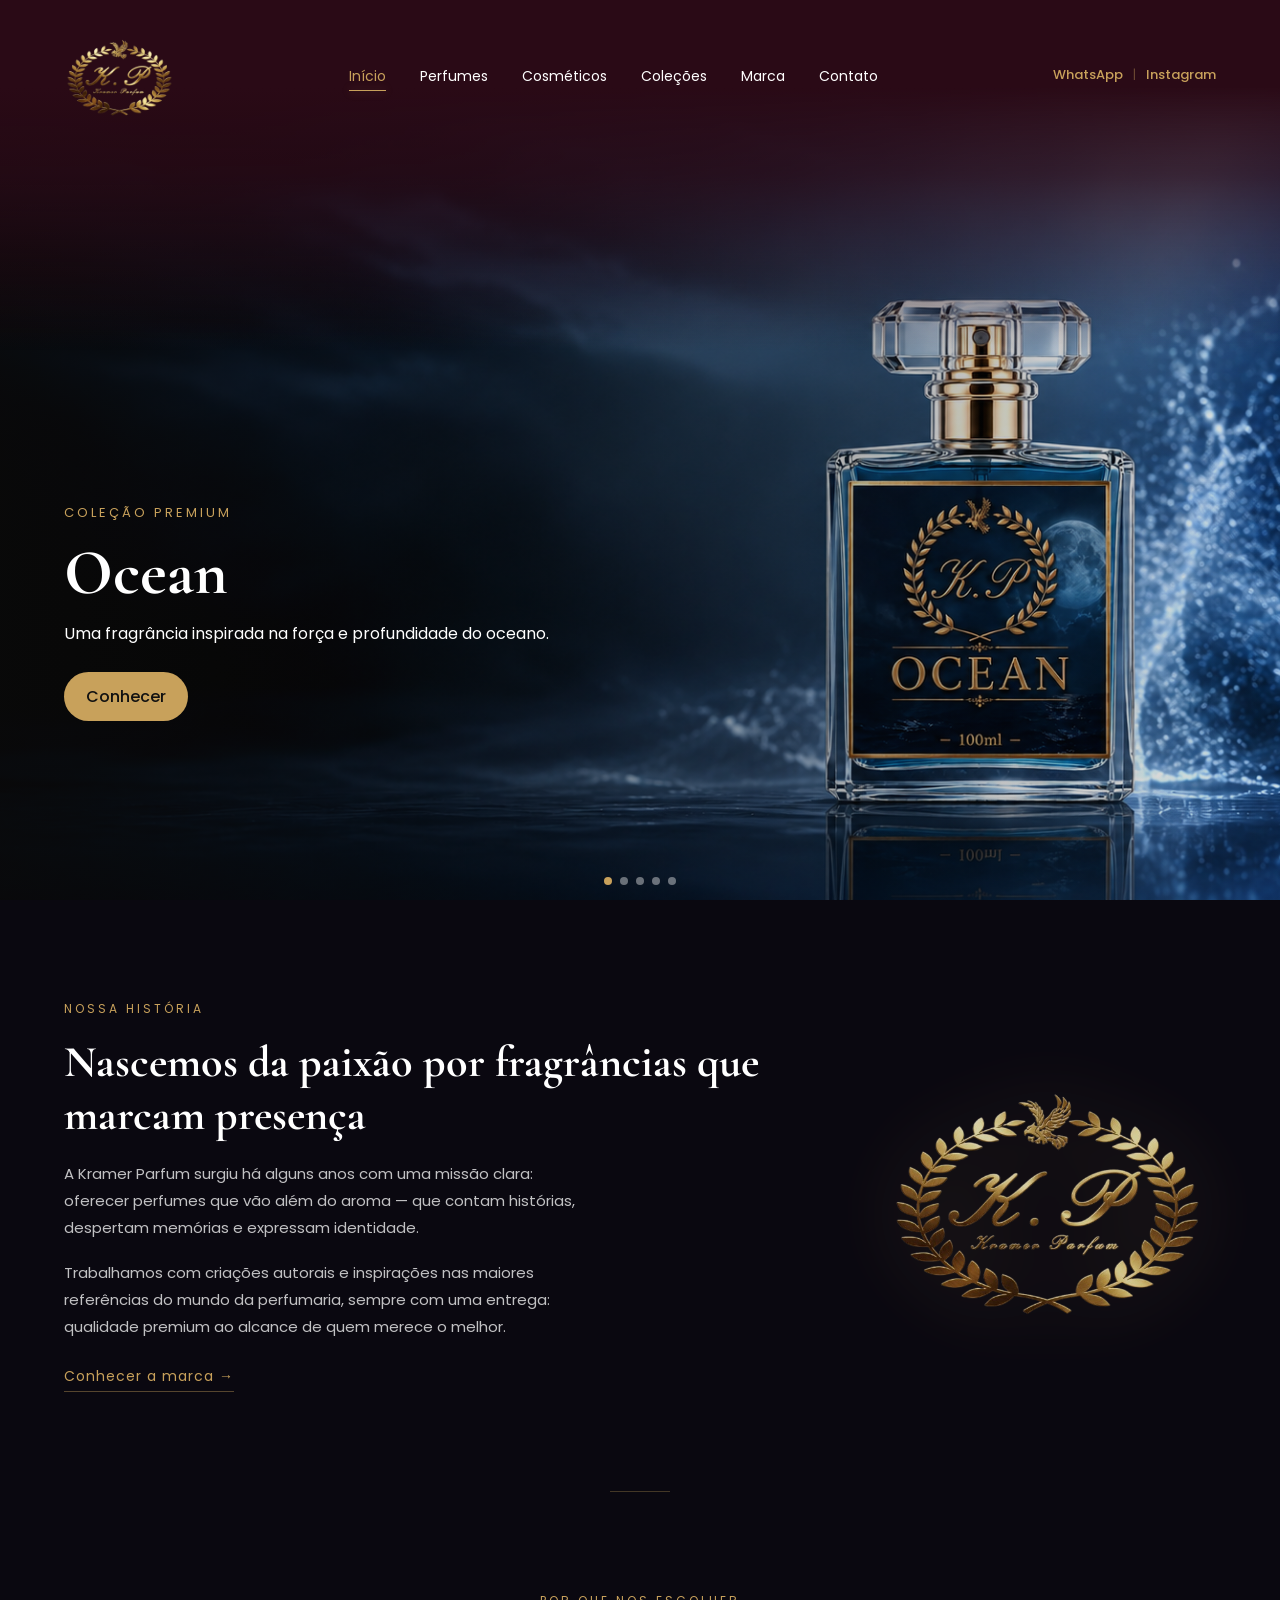
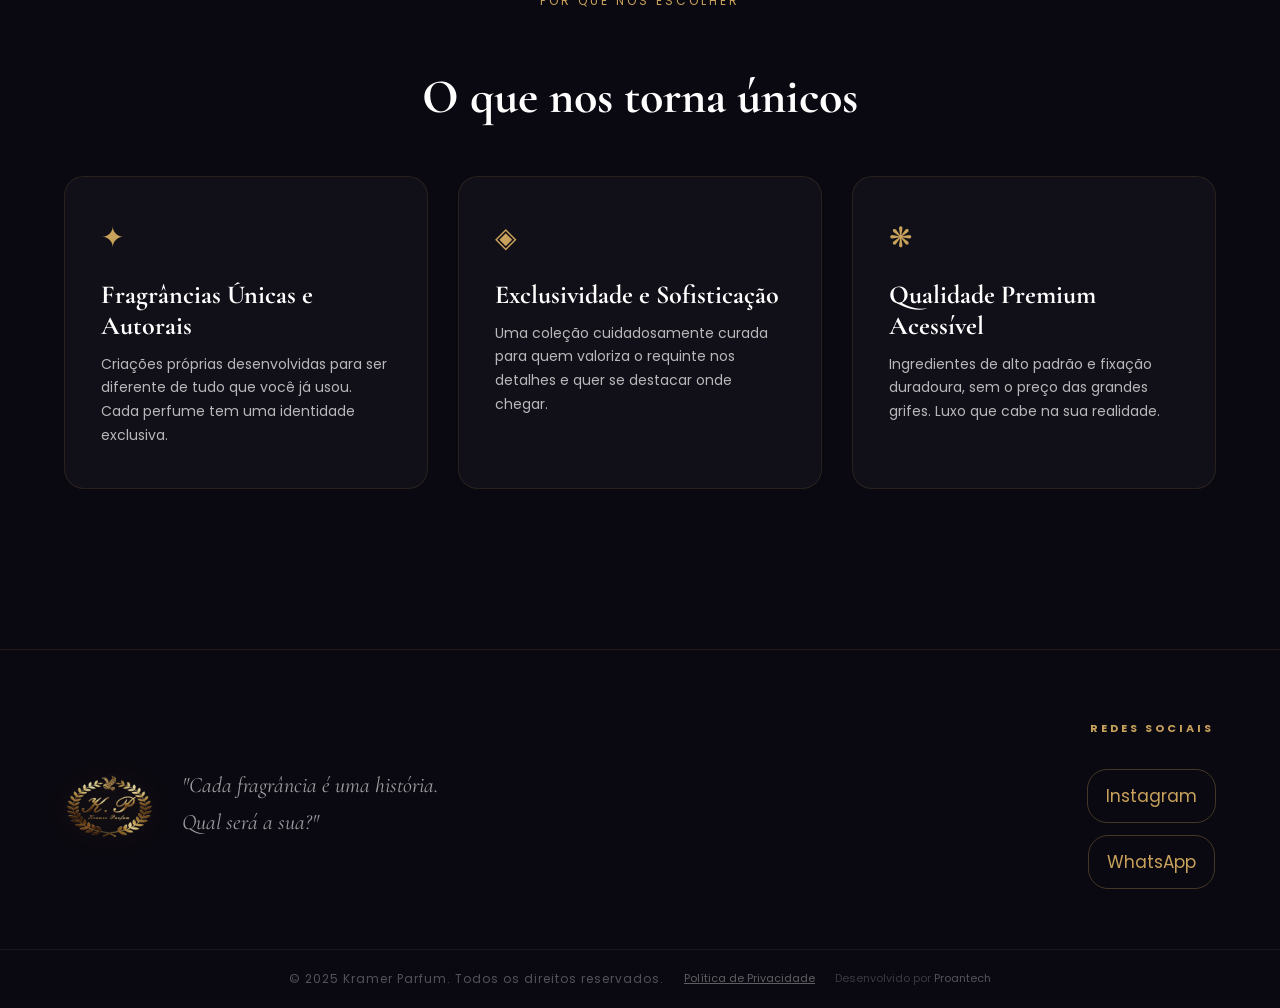
==== commit ac31b524: "update update" ====
--- a/index.html
+++ b/index.html
@@ -8,6 +8,7 @@
     <link rel="stylesheet" href="https://cdn.jsdelivr.net/npm/swiper@11/swiper-bundle.min.css">
     <link href="https://fonts.googleapis.com/css2?family=Poppins:wght@300;400;600&family=Cormorant+Garamond:wght@500;600&display=swap" rel="stylesheet">
     <link rel="stylesheet" href="style.css?v=1.1">
+    <script src="config.js?v=1.1"></script>
     <link rel="icon" type="image/x-icon" href="imagens/logo/fivicon.ico">
 </head>
 
@@ -22,10 +23,11 @@
             <a href="index.html"      data-page="inicio">Início</a>
             <a href="perfumes.html"   data-page="perfumes">Perfumes</a>
             <a href="cosmeticos.html" data-page="cosmeticos">Cosméticos</a>
+            <a href="colecoes.html"   data-page="colecoes">Coleções</a>
             <a href="marca.html"      data-page="marca">Marca</a>
             <a href="contato.html"    data-page="contato">Contato</a>
         </nav>
-        <div class="header-social desktop-only"><a href="https://wa.me/5515991386342" target="_blank">WhatsApp</a><span class="header-social-sep">|</span><a href="https://instagram.com/kramerparfum" target="_blank">Instagram</a></div>
+        <div class="header-social desktop-only"><a href="#" data-whatsapp target="_blank">WhatsApp</a><span class="header-social-sep">|</span><a href="https://instagram.com/kramerparfum" target="_blank">Instagram</a></div>
         <button class="hamburger" id="hamburger" onclick="toggleMenu()">
             <span></span><span></span><span></span>
         </button>
@@ -39,15 +41,16 @@
         <a href="index.html"      data-page="inicio"     onclick="toggleMenu()">Início</a>
         <a href="perfumes.html"   data-page="perfumes"   onclick="toggleMenu()">Perfumes</a>
         <a href="cosmeticos.html" data-page="cosmeticos" onclick="toggleMenu()">Cosméticos</a>
+        <a href="colecoes.html"   data-page="colecoes"   onclick="toggleMenu()">Coleções</a>
         <a href="marca.html"      data-page="marca"      onclick="toggleMenu()">Marca</a>
         <a href="contato.html"    data-page="contato"    onclick="toggleMenu()">Contato</a>
     </nav>
         <div class="menu-mobile-social">
-        <a href="https://wa.me/5515991386342" target="_blank" class="menu-social-btn" title="WhatsApp">
-            <svg width="24" height="24" viewBox="0 0 24 24" fill="currentColor"><path d="M17.472 14.382c-.297-.149-1.758-.867-2.03-.967-.273-.099-.471-.148-.67.15-.197.297-.767.966-.94 1.164-.173.199-.347.223-.644.075-.297-.15-1.255-.463-2.39-1.475-.883-.788-1.48-1.761-1.653-2.059-.173-.297-.018-.458.13-.606.134-.133.298-.347.446-.52.149-.174.198-.298.298-.497.099-.198.05-.371-.025-.52-.075-.149-.669-1.612-.916-2.207-.242-.579-.487-.5-.669-.51-.173-.008-.371-.01-.57-.01-.198 0-.52.074-.792.372-.272.297-1.04 1.016-1.04 2.479 0 1.462 1.065 2.875 1.213 3.074.149.198 2.096 3.2 5.077 4.487.709.306 1.262.489 1.694.625.712.227 1.36.195 1.871.118.571-.085 1.758-.719 2.006-1.413.248-.694.248-1.289.173-1.413-.074-.124-.272-.198-.57-.347z"/><path d="M12 0C5.373 0 0 5.373 0 12c0 2.123.554 4.116 1.524 5.849L.057 23.487a.5.5 0 00.611.611l5.638-1.467A11.945 11.945 0 0012 24c6.627 0 12-5.373 12-12S18.627 0 12 0zm0 22c-1.885 0-3.65-.504-5.17-1.385l-.37-.217-3.835.997.997-3.835-.217-.37A9.944 9.944 0 012 12C2 6.477 6.477 2 12 2s10 4.477 10 10-4.477 10-10 10z"/></svg>
+        <a href="#" data-whatsapp target="_blank" class="menu-social-btn" title="WhatsApp">
+            <svg width="24" height="24" fill="currentColor"><use href="imagens/icons.svg#icon-whatsapp"></use></svg>
         </a>
         <a href="https://instagram.com/kramerparfum" target="_blank" class="menu-social-btn" title="Instagram">
-            <svg width="24" height="24" viewBox="0 0 24 24" fill="none" stroke="currentColor" stroke-width="2" stroke-linecap="round" stroke-linejoin="round"><rect x="2" y="2" width="20" height="20" rx="5" ry="5"/><circle cx="12" cy="12" r="4"/><circle cx="17.5" cy="6.5" r="1" fill="currentColor" stroke="none"/></svg>
+            <svg width="24" height="24" fill="none" stroke="currentColor" stroke-width="2" stroke-linecap="round" stroke-linejoin="round"><use href="imagens/icons.svg#icon-instagram"></use></svg>
         </a>
     </div>
 </div>
@@ -238,10 +241,10 @@
             <!-- ícones só no mobile -->
             <div class="footer-social-mobile">
                 <a href="https://instagram.com/kramerparfum" target="_blank" title="Instagram">
-                    <svg width="20" height="20" viewBox="0 0 24 24" fill="none" stroke="currentColor" stroke-width="2" stroke-linecap="round" stroke-linejoin="round"><rect x="2" y="2" width="20" height="20" rx="5" ry="5"/><circle cx="12" cy="12" r="4"/><circle cx="17.5" cy="6.5" r="1" fill="currentColor" stroke="none"/></svg>
+                    <svg width="20" height="20" fill="none" stroke="currentColor" stroke-width="2" stroke-linecap="round" stroke-linejoin="round"><use href="imagens/icons.svg#icon-instagram"></use></svg>
                 </a>
-                <a href="https://wa.me/5515991386342" target="_blank" title="WhatsApp">
-                    <svg width="20" height="20" viewBox="0 0 24 24" fill="currentColor"><path d="M17.472 14.382c-.297-.149-1.758-.867-2.03-.967-.273-.099-.471-.148-.67.15-.197.297-.767.966-.94 1.164-.173.199-.347.223-.644.075-.297-.15-1.255-.463-2.39-1.475-.883-.788-1.48-1.761-1.653-2.059-.173-.297-.018-.458.13-.606.134-.133.298-.347.446-.52.149-.174.198-.298.298-.497.099-.198.05-.371-.025-.52-.075-.149-.669-1.612-.916-2.207-.242-.579-.487-.5-.669-.51-.173-.008-.371-.01-.57-.01-.198 0-.52.074-.792.372-.272.297-1.04 1.016-1.04 2.479 0 1.462 1.065 2.875 1.213 3.074.149.198 2.096 3.2 5.077 4.487.709.306 1.262.489 1.694.625.712.227 1.36.195 1.871.118.571-.085 1.758-.719 2.006-1.413.248-.694.248-1.289.173-1.413-.074-.124-.272-.198-.57-.347z"/><path d="M12 0C5.373 0 0 5.373 0 12c0 2.123.554 4.116 1.524 5.849L.057 23.487a.5.5 0 00.611.611l5.638-1.467A11.945 11.945 0 0012 24c6.627 0 12-5.373 12-12S18.627 0 12 0zm0 22c-1.885 0-3.65-.504-5.17-1.385l-.37-.217-3.835.997.997-3.835-.217-.37A9.944 9.944 0 012 12C2 6.477 6.477 2 12 2s10 4.477 10 10-4.477 10-10 10z"/></svg>
+                <a href="#" data-whatsapp target="_blank" title="WhatsApp">
+                    <svg width="20" height="20" fill="currentColor"><use href="imagens/icons.svg#icon-whatsapp"></use></svg>
                 </a>
             </div>
         </div>
@@ -252,13 +255,14 @@
         <div class="footer-redes">
             <h4>Redes Sociais</h4>
             <a href="https://instagram.com/kramerparfum" target="_blank" class="footer-rede-btn">Instagram</a>
-            <a href="https://wa.me/5515991386342" target="_blank" class="footer-rede-btn">WhatsApp</a>
+            <a href="#" data-whatsapp target="_blank" class="footer-rede-btn">WhatsApp</a>
         </div>
 
     </div>
 
     <div class="footer-base">
         <p>© 2025 Kramer Parfum. Todos os direitos reservados.</p>
+        <p class="footer-politica"><a href="privacidade.html">Política de Privacidade</a></p>
         <p class="footer-dev">Desenvolvido por <a href="https://proantech.vercel.app/" target="_blank">Proantech</a></p>
     </div>
 </footer>
--- a/style.css
+++ b/style.css
@@ -568,61 +568,6 @@
 
 }
 
-/* =========================
-CUBE TRANSITION
-========================= */
-#cube-transition{
-    position:fixed;
-    inset:0;
-    z-index:99999;
-    perspective:1200px;
-    pointer-events:none;
-}
-
-.cube-face{
-    position:absolute;
-    inset:0;
-    background: linear-gradient(30deg, #3a0b18 0%, #1a0f14 40%, #0b0f1a 100%);
-    backface-visibility:hidden;
-}
-
-/* Face atual sai para a esquerda, próxima entra da direita */
-#cube-transition.animate-left .cube-current{
-    transform-origin: left center;
-    animation: cubeFaceOutLeft 0.7s cubic-bezier(.77,0,.18,1) forwards;
-}
-#cube-transition.animate-left .cube-next{
-    transform-origin: left center;
-    animation: cubeFaceInLeft 0.7s cubic-bezier(.77,0,.18,1) forwards;
-}
-
-/* Face atual sai para a direita, próxima entra da esquerda */
-#cube-transition.animate-right .cube-current{
-    transform-origin: right center;
-    animation: cubeFaceOutRight 0.7s cubic-bezier(.77,0,.18,1) forwards;
-}
-#cube-transition.animate-right .cube-next{
-    transform-origin: right center;
-    animation: cubeFaceInRight 0.7s cubic-bezier(.77,0,.18,1) forwards;
-}
-
-@keyframes cubeFaceOutLeft{
-    0%   { transform: rotateY(0deg); opacity:1; }
-    100% { transform: rotateY(-90deg); opacity:0; }
-}
-@keyframes cubeFaceInLeft{
-    0%   { transform: rotateY(90deg); opacity:0; }
-    100% { transform: rotateY(0deg); opacity:1; }
-}
-@keyframes cubeFaceOutRight{
-    0%   { transform: rotateY(0deg); opacity:1; }
-    100% { transform: rotateY(90deg); opacity:0; }
-}
-@keyframes cubeFaceInRight{
-    0%   { transform: rotateY(-90deg); opacity:0; }
-    100% { transform: rotateY(0deg); opacity:1; }
-}
-
 /* Link ativo no menu */
 .menu a.active{
     color:#C8A15B;
@@ -699,20 +644,6 @@
     justify-content:unset;
 }
 
-/* placeholder "em breve" (ex: página de Contratipo sem produtos ainda) */
-.produtos-em-breve{
-    grid-column:1 / -1;
-    border:1px dashed rgba(200,161,91,.3);
-    border-radius:16px;
-    padding:50px 30px;
-    text-align:center;
-    opacity:.6;
-}
-
-.produtos-em-breve p{
-    font-size:15px;
-}
-
 .produto-card{
     background:rgba(255,255,255,.04);
     border:1px solid rgba(200,161,91,.15);
@@ -800,6 +731,42 @@
     margin-bottom:16px;
 }
 
+/* =========================
+POLÍTICA DE PRIVACIDADE
+========================= */
+.privacidade-texto{
+    max-width:800px;
+}
+
+.privacidade-texto h2{
+    font-family:'Cormorant Garamond', serif;
+    font-size:28px;
+    color:#C8A15B;
+    margin:36px 0 14px;
+}
+
+.privacidade-texto h2:first-of-type{
+    margin-top:20px;
+}
+
+.privacidade-texto p{
+    opacity:.75;
+    line-height:1.8;
+    font-size:15px;
+    margin-bottom:14px;
+}
+
+.privacidade-texto ul{
+    margin:0 0 16px 20px;
+    opacity:.75;
+    line-height:1.8;
+    font-size:15px;
+}
+
+.privacidade-texto li{
+    margin-bottom:6px;
+}
+
 .contato-box{
     display:flex;
     gap:40px;
@@ -827,6 +794,170 @@
     margin-bottom:24px;
     line-height:1.6;
 }
+
+/* =========================
+FORMULÁRIO DE CONTATO
+========================= */
+.contato-form-wrap{
+    margin-top:40px;
+    background:rgba(255,255,255,.04);
+    border:1px solid rgba(200,161,91,.15);
+    border-radius:16px;
+    padding:40px;
+}
+
+.contato-form-wrap h3{
+    font-family:'Cormorant Garamond', serif;
+    font-size:32px;
+    color:#C8A15B;
+    margin-bottom:12px;
+}
+
+.contato-form-wrap > p{
+    opacity:.7;
+    margin-bottom:28px;
+    line-height:1.6;
+}
+
+.form-row{
+    display:grid;
+    grid-template-columns:1fr 1fr;
+    gap:20px;
+}
+
+.form-group{
+    margin-bottom:20px;
+    display:flex;
+    flex-direction:column;
+}
+
+.form-group label{
+    font-size:13px;
+    opacity:.75;
+    margin-bottom:8px;
+}
+
+.form-group input,
+.form-group textarea{
+    background:rgba(255,255,255,.05);
+    border:1px solid rgba(200,161,91,.25);
+    border-radius:8px;
+    padding:12px 14px;
+    color:#fff;
+    font-size:14px;
+    font-family:'Poppins', sans-serif;
+    transition:.3s;
+}
+
+.form-group input::placeholder,
+.form-group textarea::placeholder{
+    color:rgba(255,255,255,.35);
+}
+
+.form-group input:focus,
+.form-group textarea:focus{
+    outline:none;
+    border-color:#C8A15B;
+    background:rgba(255,255,255,.08);
+}
+
+.form-group textarea{
+    resize:vertical;
+}
+
+.form-group .input-erro{
+    border-color:#e05c5c;
+    background:rgba(224,92,92,.08);
+}
+
+.captcha-row{
+    display:flex;
+    gap:10px;
+    align-items:center;
+}
+
+.captcha-row input{
+    flex:1;
+}
+
+.captcha-refresh{
+    background:transparent;
+    border:1px solid rgba(200,161,91,.35);
+    color:#C8A15B;
+    width:44px;
+    height:44px;
+    border-radius:8px;
+    font-size:18px;
+    cursor:pointer;
+    transition:.3s;
+    flex-shrink:0;
+}
+
+.captcha-refresh:hover{
+    background:rgba(200,161,91,.15);
+}
+
+.form-msg{
+    min-height:20px;
+    font-size:13px;
+    margin-bottom:12px;
+}
+
+.form-msg.erro{
+    color:#e05c5c;
+}
+
+.form-msg.sucesso{
+    color:#7bc47f;
+}
+
+.form-check{
+    margin-bottom:24px;
+}
+
+.checkbox-label{
+    display:flex;
+    align-items:flex-start;
+    gap:10px;
+    font-size:13px;
+    opacity:.8;
+    line-height:1.5;
+    cursor:pointer;
+}
+
+.checkbox-label input[type="checkbox"]{
+    margin-top:3px;
+    width:16px;
+    height:16px;
+    accent-color:#C8A15B;
+    flex-shrink:0;
+    cursor:pointer;
+}
+
+.checkbox-label a{
+    color:#C8A15B;
+    text-decoration:underline;
+}
+
+.form-check.input-erro{
+    outline:1px solid #e05c5c;
+    border-radius:8px;
+    padding:6px;
+    margin-left:-6px;
+    margin-right:-6px;
+}
+
+.btn-enviar-contato{
+    border:none;
+    cursor:pointer;
+}
+
+@media(max-width:700px){
+    .form-row{
+        grid-template-columns:1fr;
+    }
+}
+
 
 /* =========================
 DETALHE DO PRODUTO
@@ -1250,83 +1381,12 @@
     font-style:italic;
 }
 
-/* Proantech */
-.footer-proantech{
-    display:flex;
-    flex-direction:column;
-    align-items:center;
-    gap:8px;
-    text-align:center;
-    padding:30px 20px;
-    border:1px solid rgba(200,161,91,.12);
-    border-radius:16px;
-}
-
-.footer-proantech-label{
-    font-size:11px;
-    letter-spacing:2px;
-    text-transform:uppercase;
-    color:rgba(255,255,255,.4);
-}
-
-.footer-proantech-nome{
-    color:#C8A15B;
-    text-decoration:none;
-    font-family:'Cormorant Garamond', serif;
-    font-size:20px;
-    letter-spacing:1px;
-    transition:.3s;
-}
-
-.footer-proantech-nome:hover{
-    opacity:.7;
-}
-
-.footer-links h4,
-.footer-contato h4,
 .footer-redes h4{
     color:#C8A15B;
     font-size:11px;
     letter-spacing:3px;
     text-transform:uppercase;
     margin-bottom:20px;
-}
-
-.footer-links{
-    display:flex;
-    flex-direction:column;
-    gap:10px;
-}
-
-.footer-links a{
-    color:rgba(255,255,255,.6);
-    text-decoration:none;
-    font-size:14px;
-    transition:.3s;
-}
-
-.footer-links a:hover{
-    color:#C8A15B;
-}
-
-.footer-contato{
-    display:flex;
-    flex-direction:column;
-    gap:14px;
-}
-
-.footer-contato-item{
-    display:flex;
-    align-items:center;
-    gap:10px;
-    color:rgba(255,255,255,.6);
-    text-decoration:none;
-    font-size:14px;
-    transition:.3s;
-}
-
-.footer-contato-item:hover{
-    color:#C8A15B;
 }
 
 .footer-redes{
@@ -1386,6 +1446,21 @@
 
 .footer-dev a:hover{
     color:rgba(200,161,91,.5);
+}
+
+.footer-politica{
+    font-size:11px !important;
+    letter-spacing:0 !important;
+}
+
+.footer-politica a{
+    color:rgba(255,255,255,.35);
+    text-decoration:underline;
+    transition:.3s;
+}
+
+.footer-politica a:hover{
+    color:#C8A15B;
 }
 
 @media(max-width:768px){
@@ -1496,8 +1571,6 @@
 
 @media(max-width:768px){
     .hamburger{ display:flex; }
-    .menu.desktop-only-nav{ display:none; }
-    .btn-whatsapp.desktop-only{ display:none; }
 
     /* esconde o menu desktop */
     .header .menu{
@@ -1758,3 +1831,61 @@
     background:#C8A15B;
     color:#111;
 }
+
+/* =========================
+COLEÇÕES
+========================= */
+.colecao-card{
+    display:flex;
+    flex-direction:column;
+    grid-column: 1 / -1; /* ocupa a linha inteira */
+}
+
+.colecao-card img{
+    width:100%;
+    height:auto;
+    max-height:none;
+    object-fit:contain;
+    object-position:center;
+    border-radius:16px;
+    display:block;
+}
+
+.colecao-footer{
+    display:flex;
+    align-items:center;
+    justify-content:center;
+    gap:16px;
+    flex-wrap:wrap;
+    margin-top:16px;
+    padding-bottom:20px;
+}
+
+.colecao-btn{
+    font-size:14px;
+    padding:12px 28px;
+    border-radius:20px;
+    white-space:nowrap;
+}
+
+/* grid de coleções: 1 card por linha, bem grande */
+#colecoesGrid{
+    display:flex !important;
+    flex-direction:column;
+    gap:40px;
+}
+
+@media(max-width:768px){
+    .colecao-card img{
+        max-height:none;
+        height:auto;
+    }
+    .colecao-footer{
+        flex-direction:column;
+        align-items:center;
+    }
+    .colecao-btn{
+        width:100%;
+        text-align:center;
+    }
+}
